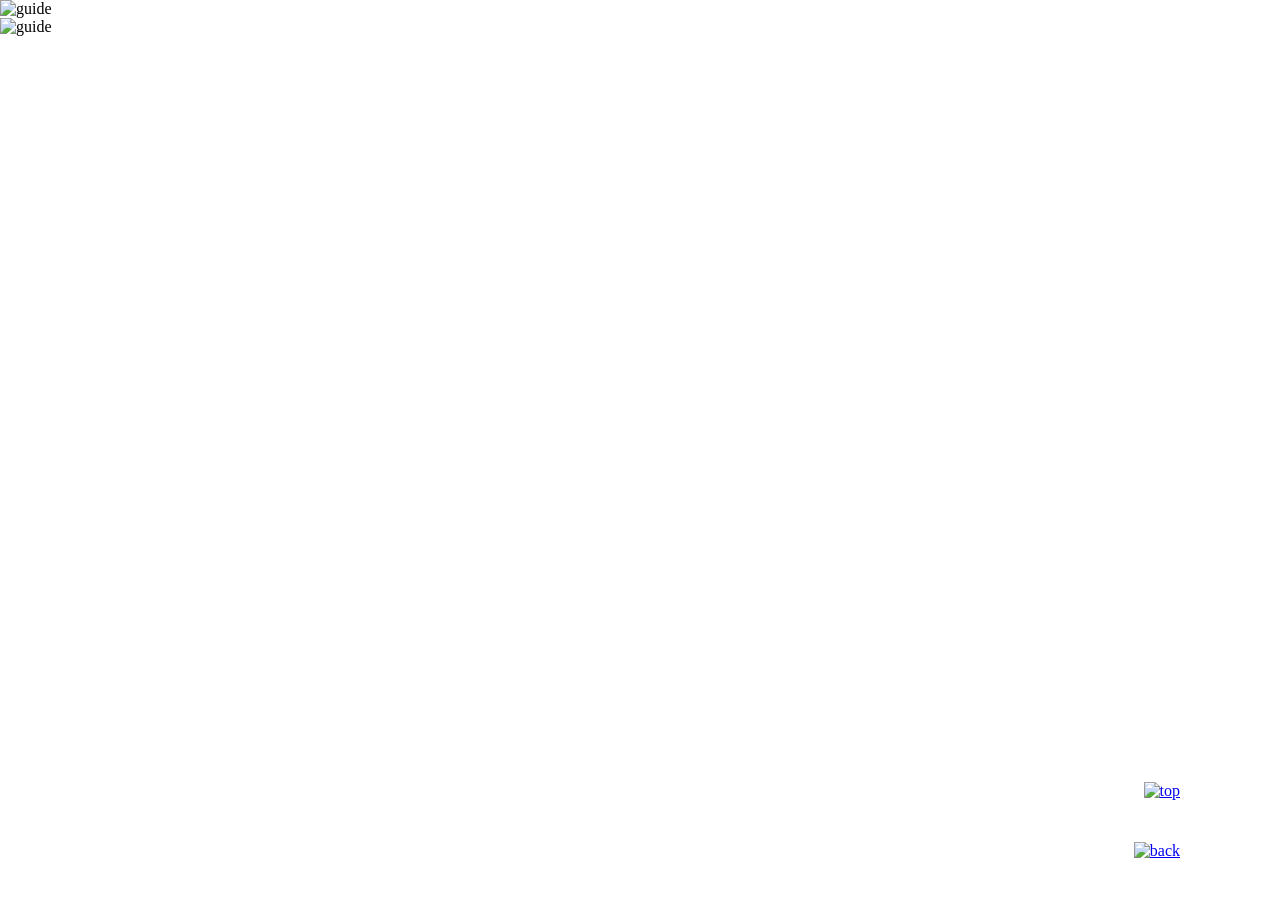
==== guide/guide.html @ bf2aef78 "Add files via upload" ====
<!doctype html>
<html lang="ko">
	<head>
		<meta charset="utf-8">
		<meta http-equiv="X-UA-Compatible" content="IE=edge">
		<meta name="viewport" content="width=1320px">
		<title>I-Ocean Hospital</title>
		<link href="css/style.css" rel="stylesheet" type="text/css"> 
		
	</head>
  <body>
    <div>
     <img src="images/io1.jpg" alt="guide">
     <img src="images/io2.jpg" alt="guide">
    </div>
	<div class="top fixed">
		<a href="#"><img src="images/top.png" alt="top"></a>
	</div>
	<div class="fixed2">
		<a href="../index.html#projects" onclick="window.close()"><img src="images/back.png" alt="back"></a>
	</div>	
	<script type="text/javascript" src="http://ajax.googleapis.com/ajax/libs/jquery/1.4.3/jquery.min.js"></script>
	<script src="js/jquery-1.12.3.js"></script>
	<script src="js/sub_script.js"></script>
  </body>
</html>
---- guide/css/style.css ----
@charset "utf-8";

* {
  margin: 0;
  padding: 0;
}

div img {
  margin: 0 auto;
  display: block;
  width: 100%;
}

.fixed {
  position: fixed;
  right: 100px;
  bottom: 100px;
}

.fixed:hover {
  opacity: 0.8;
}

.fixed2 {
  position: fixed;
  right: 100px;
  bottom: 40px;
}

.fixed2:hover {
  opacity: 0.8;
}
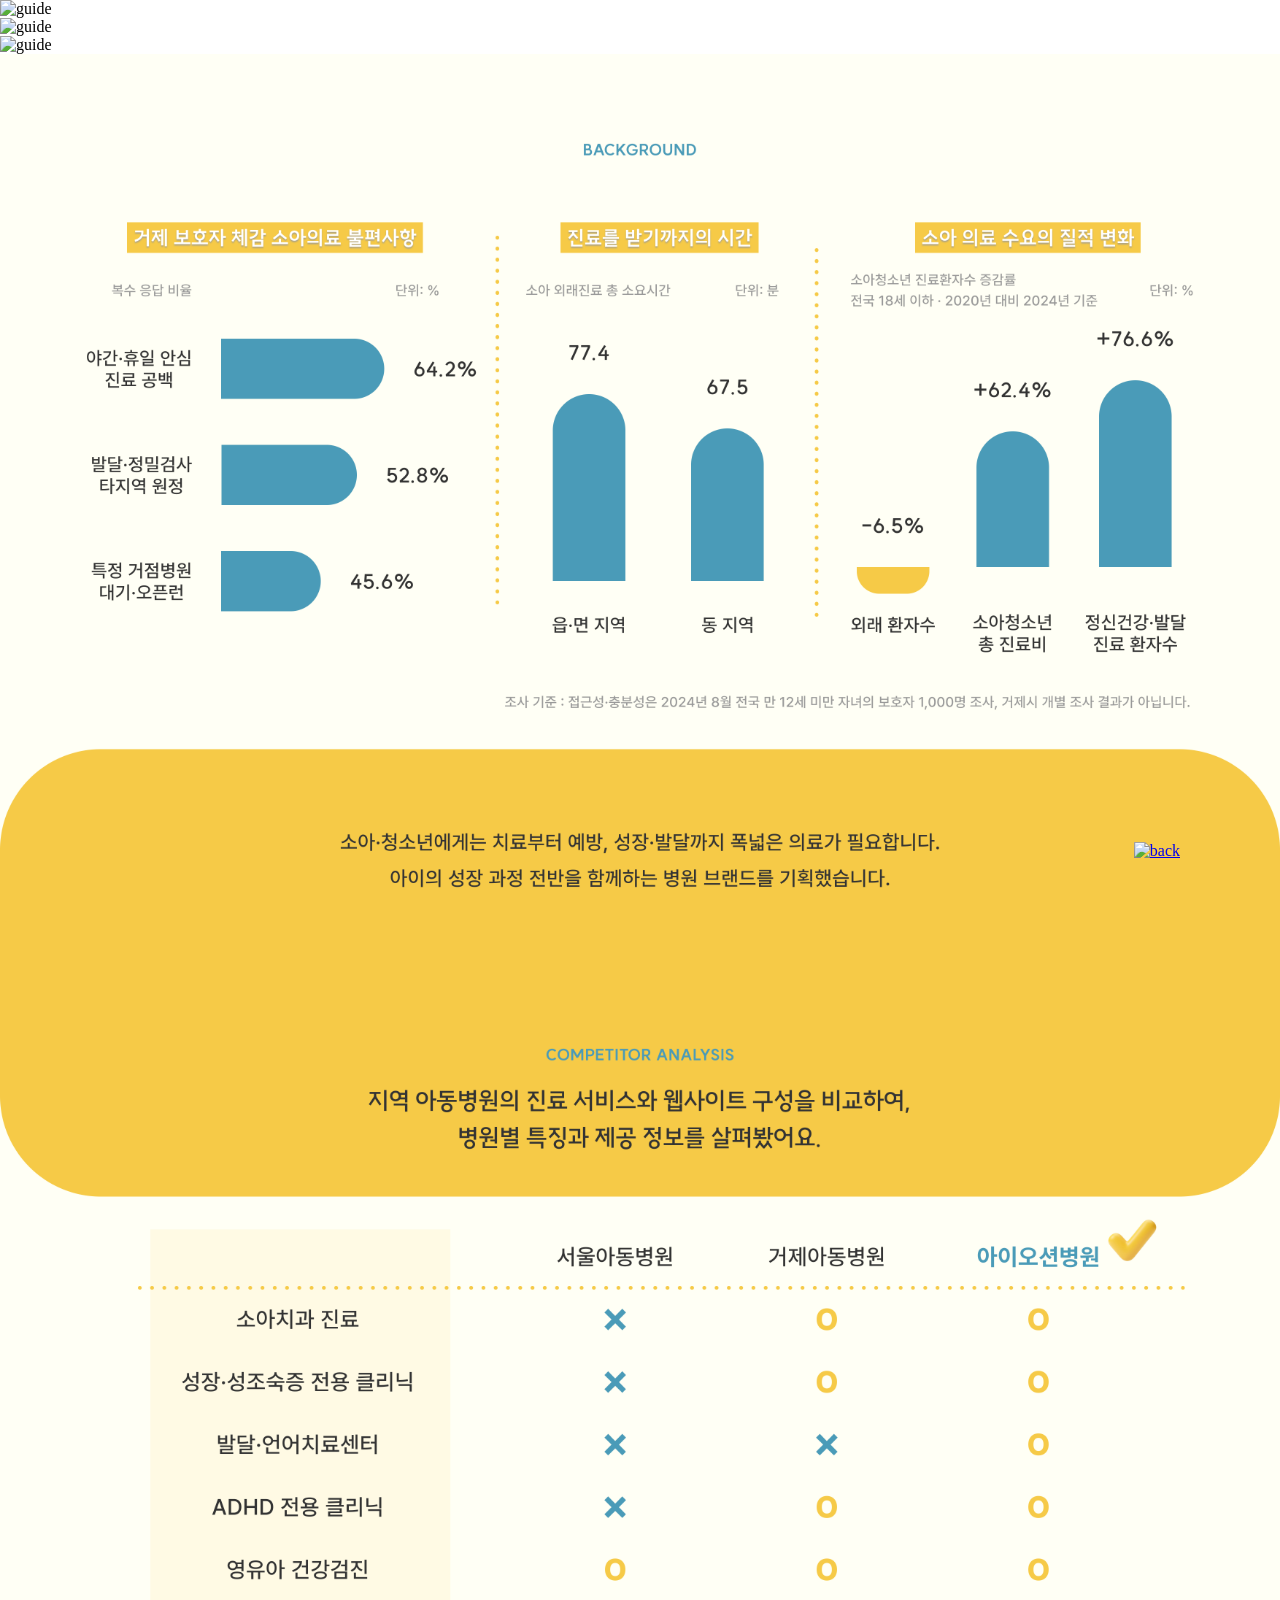
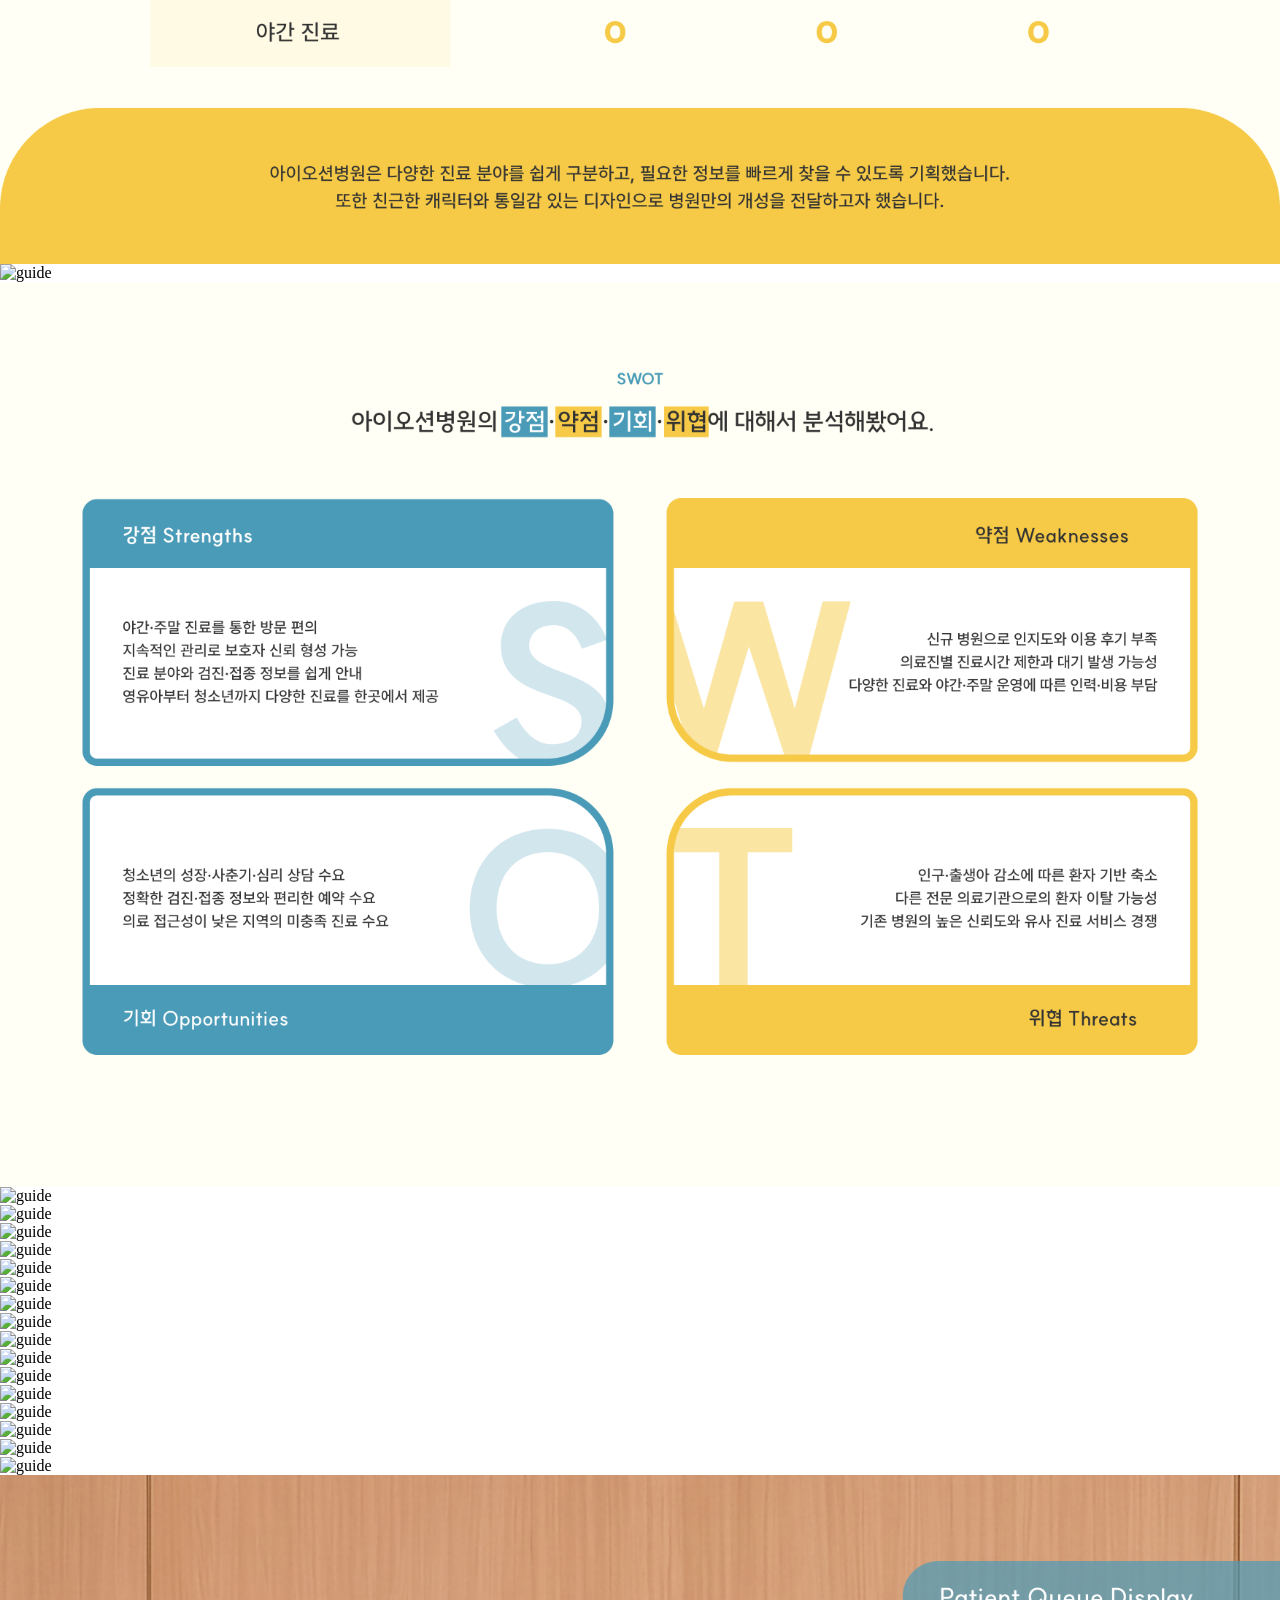
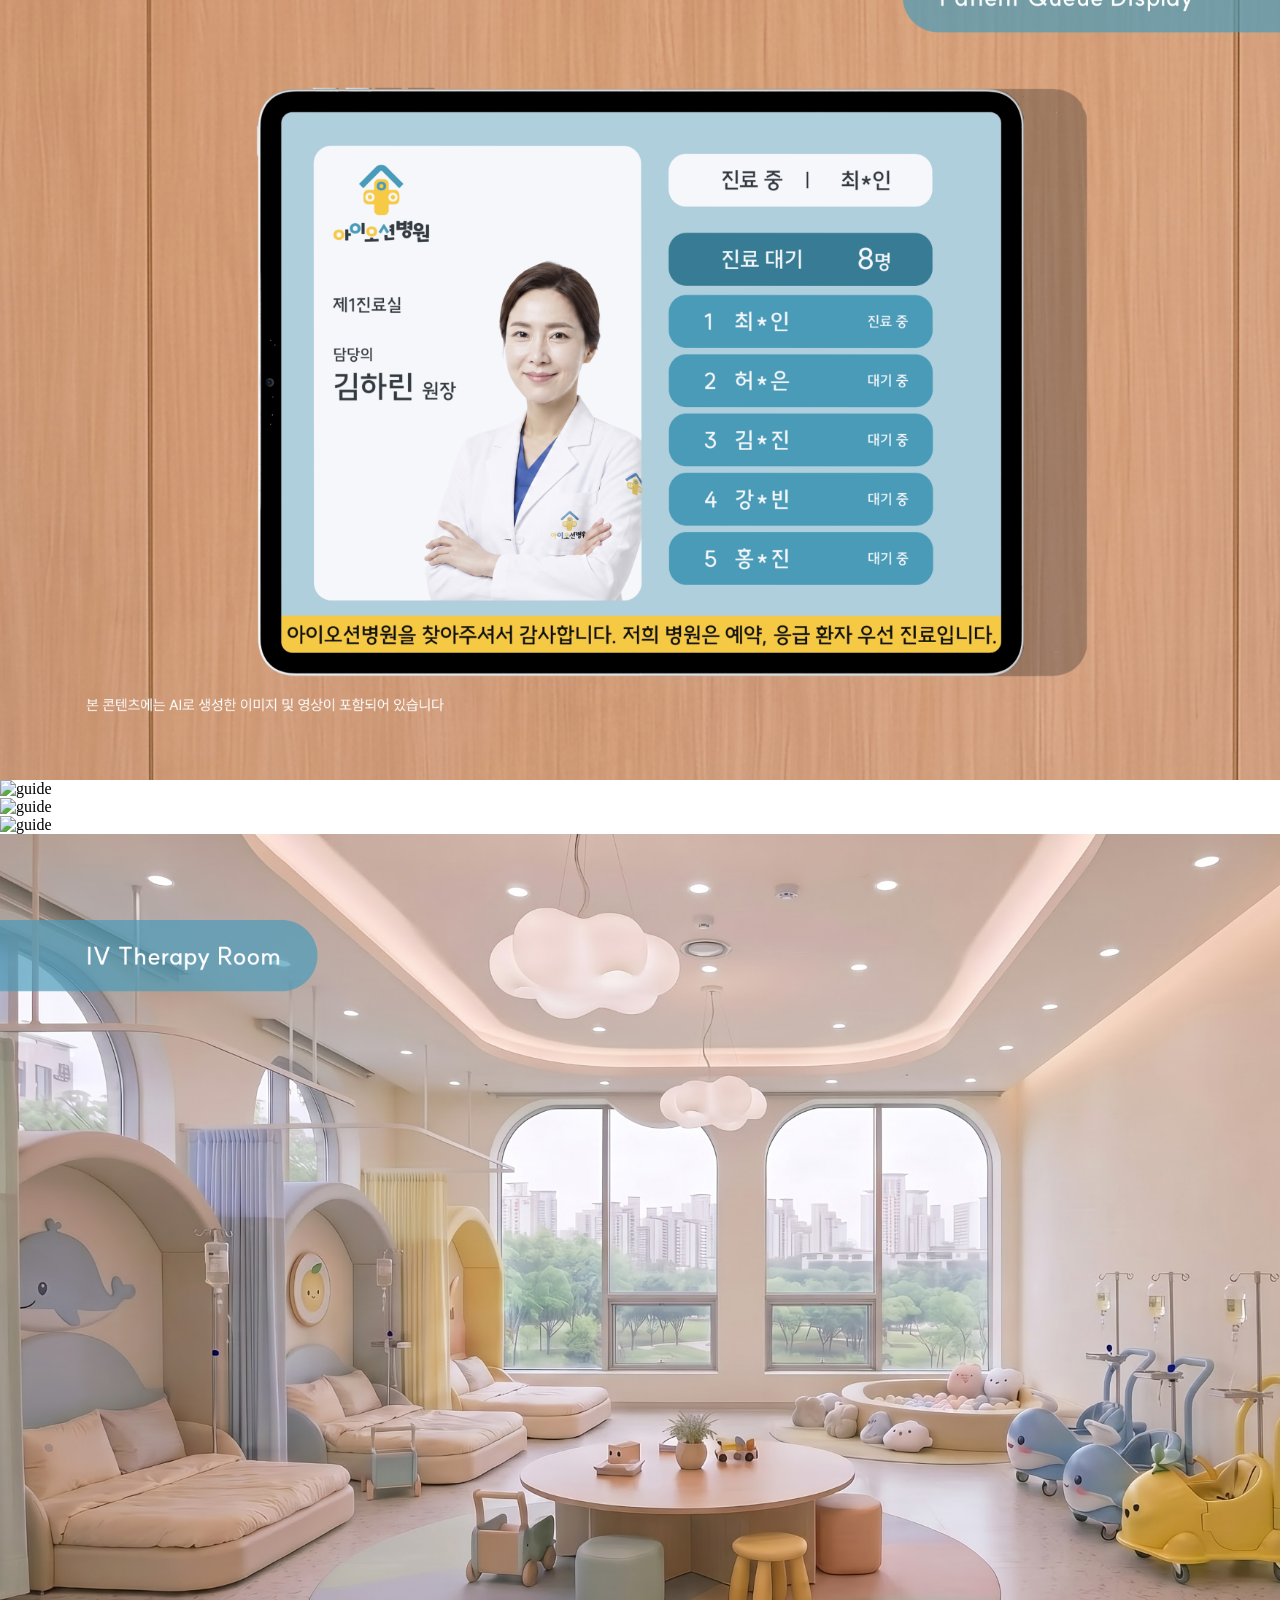
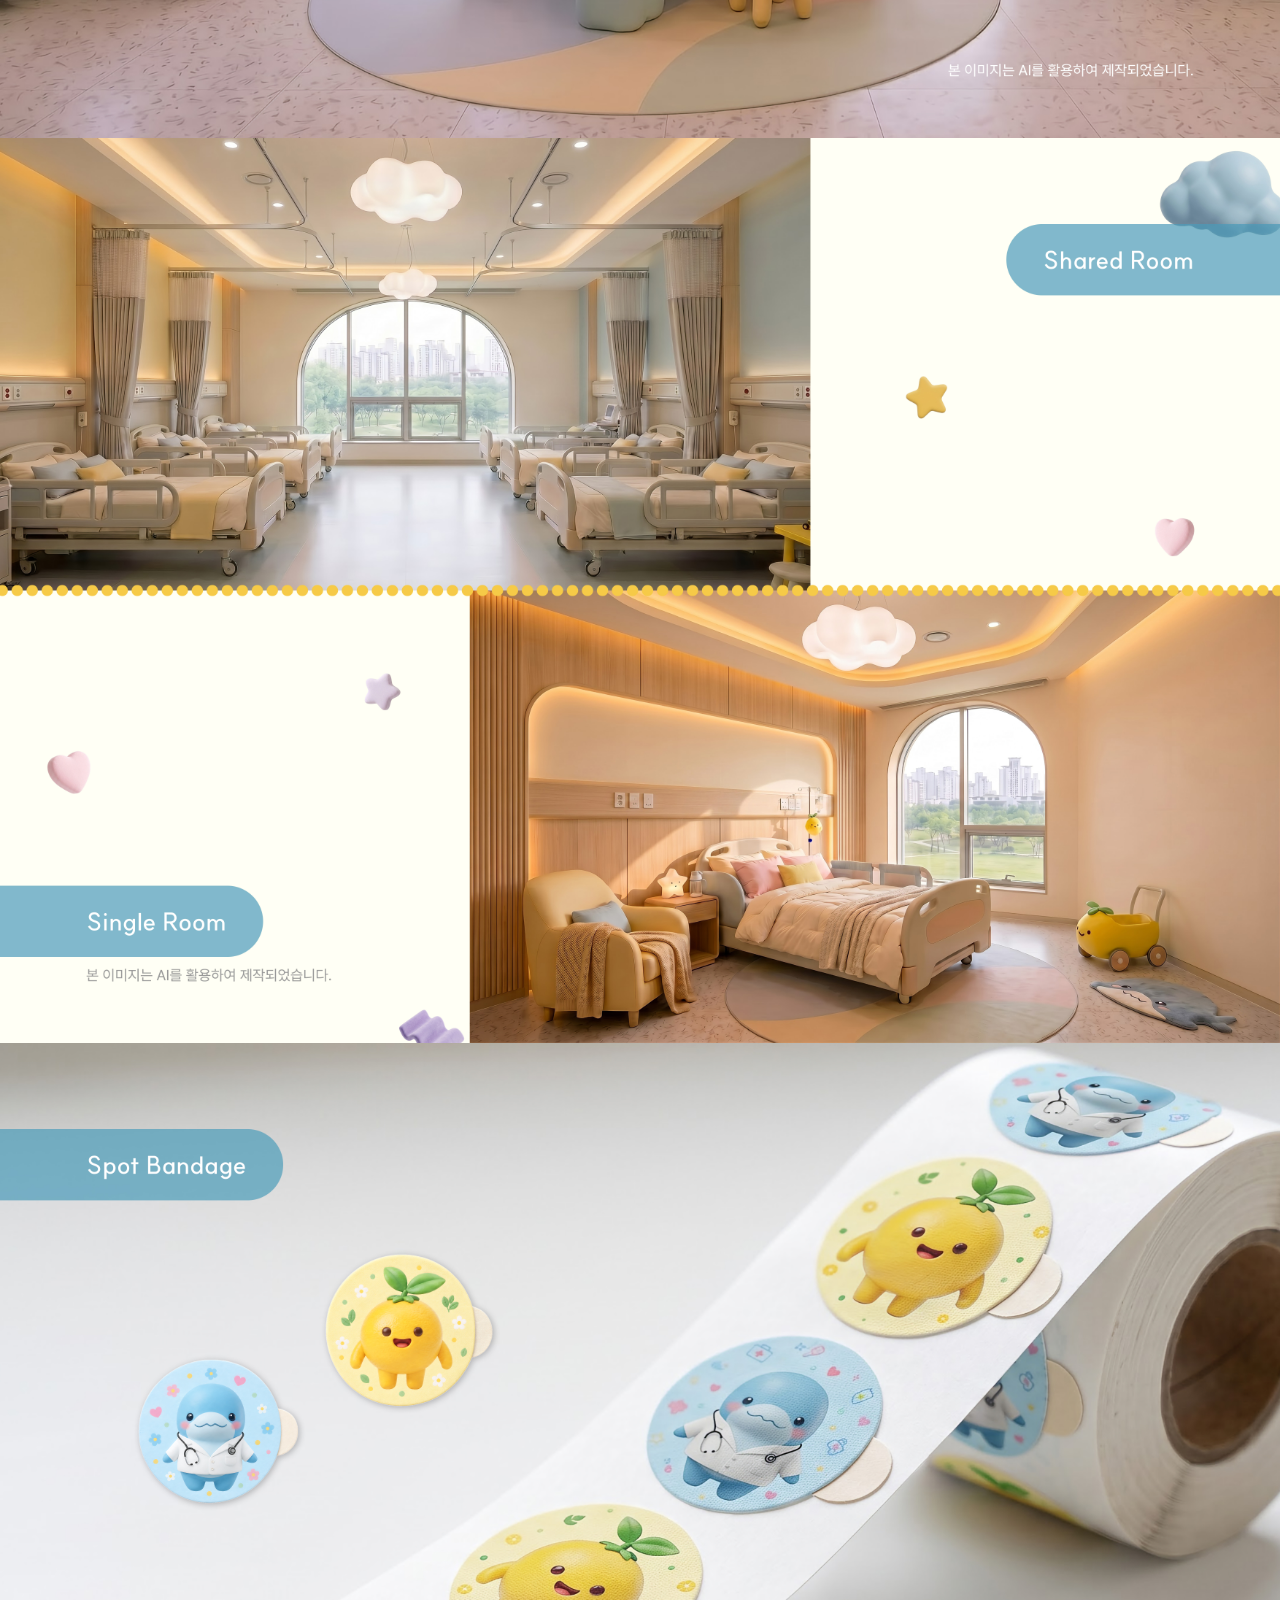
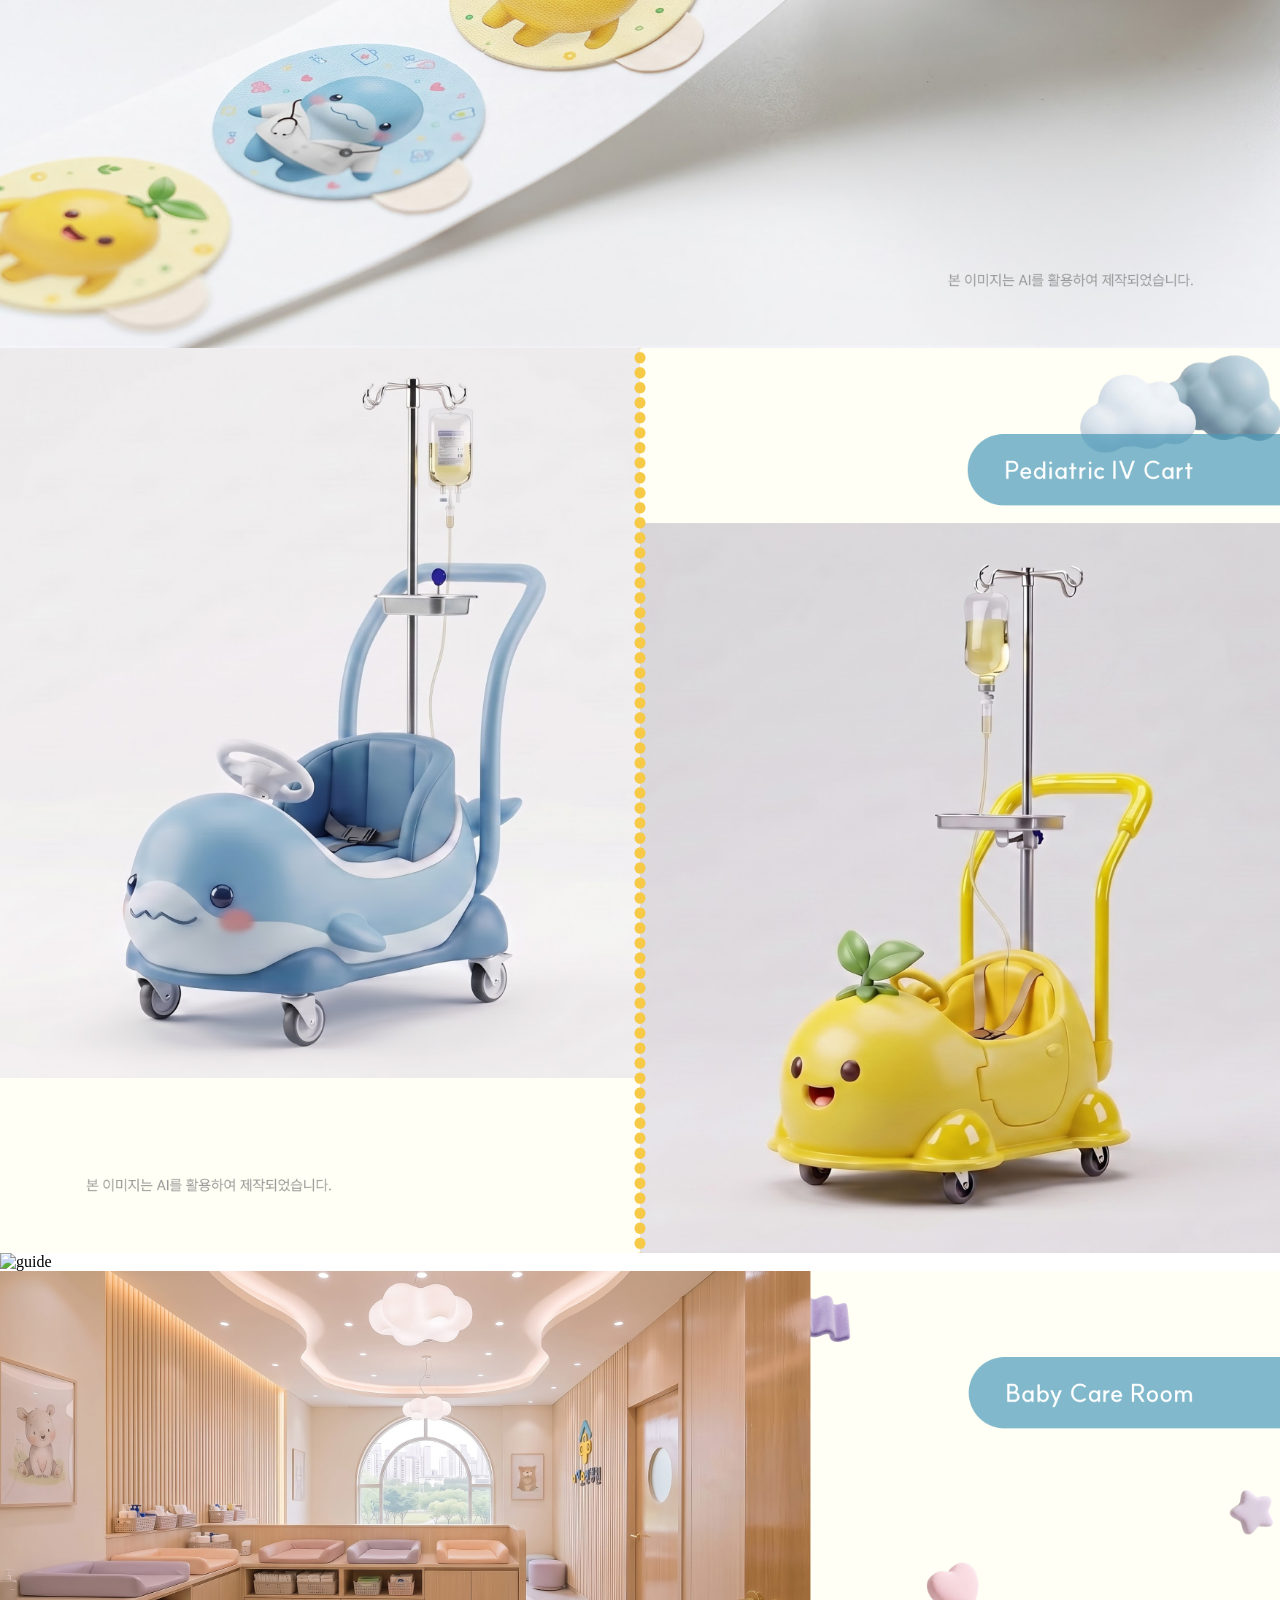
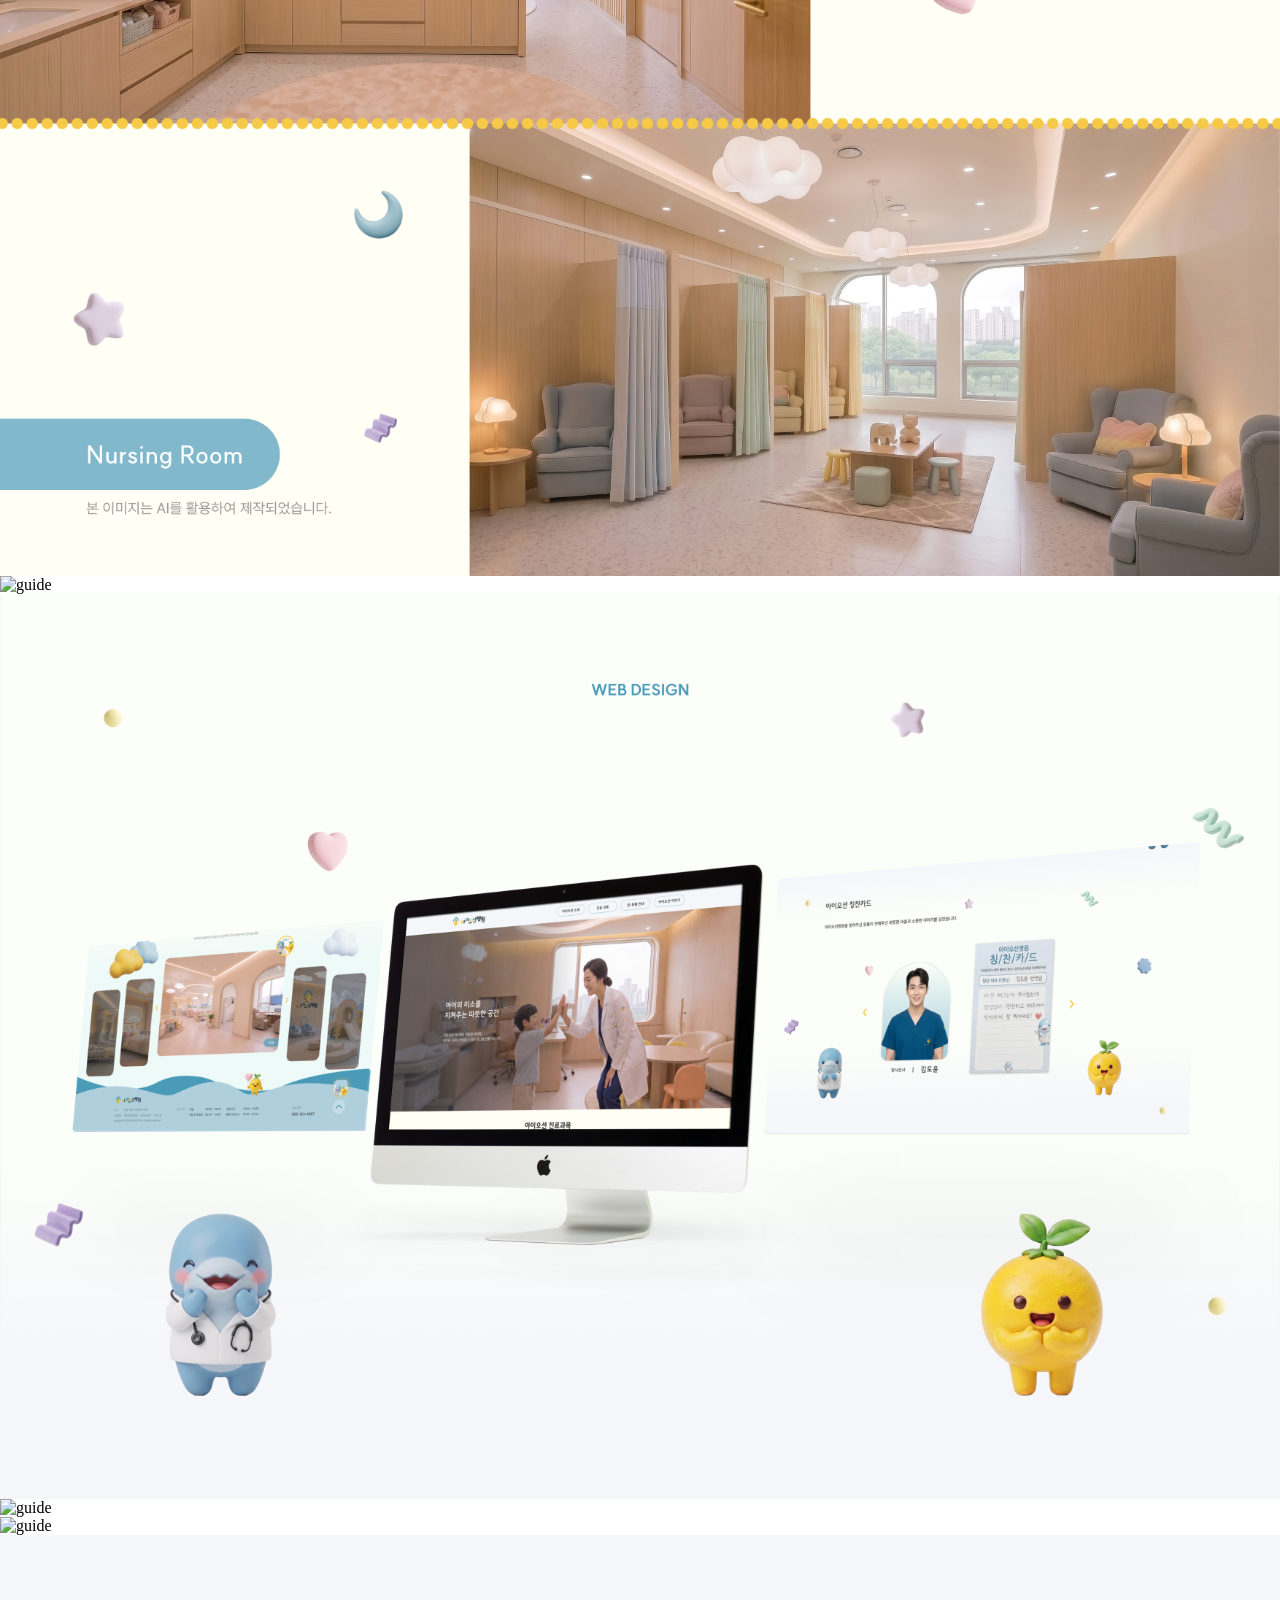
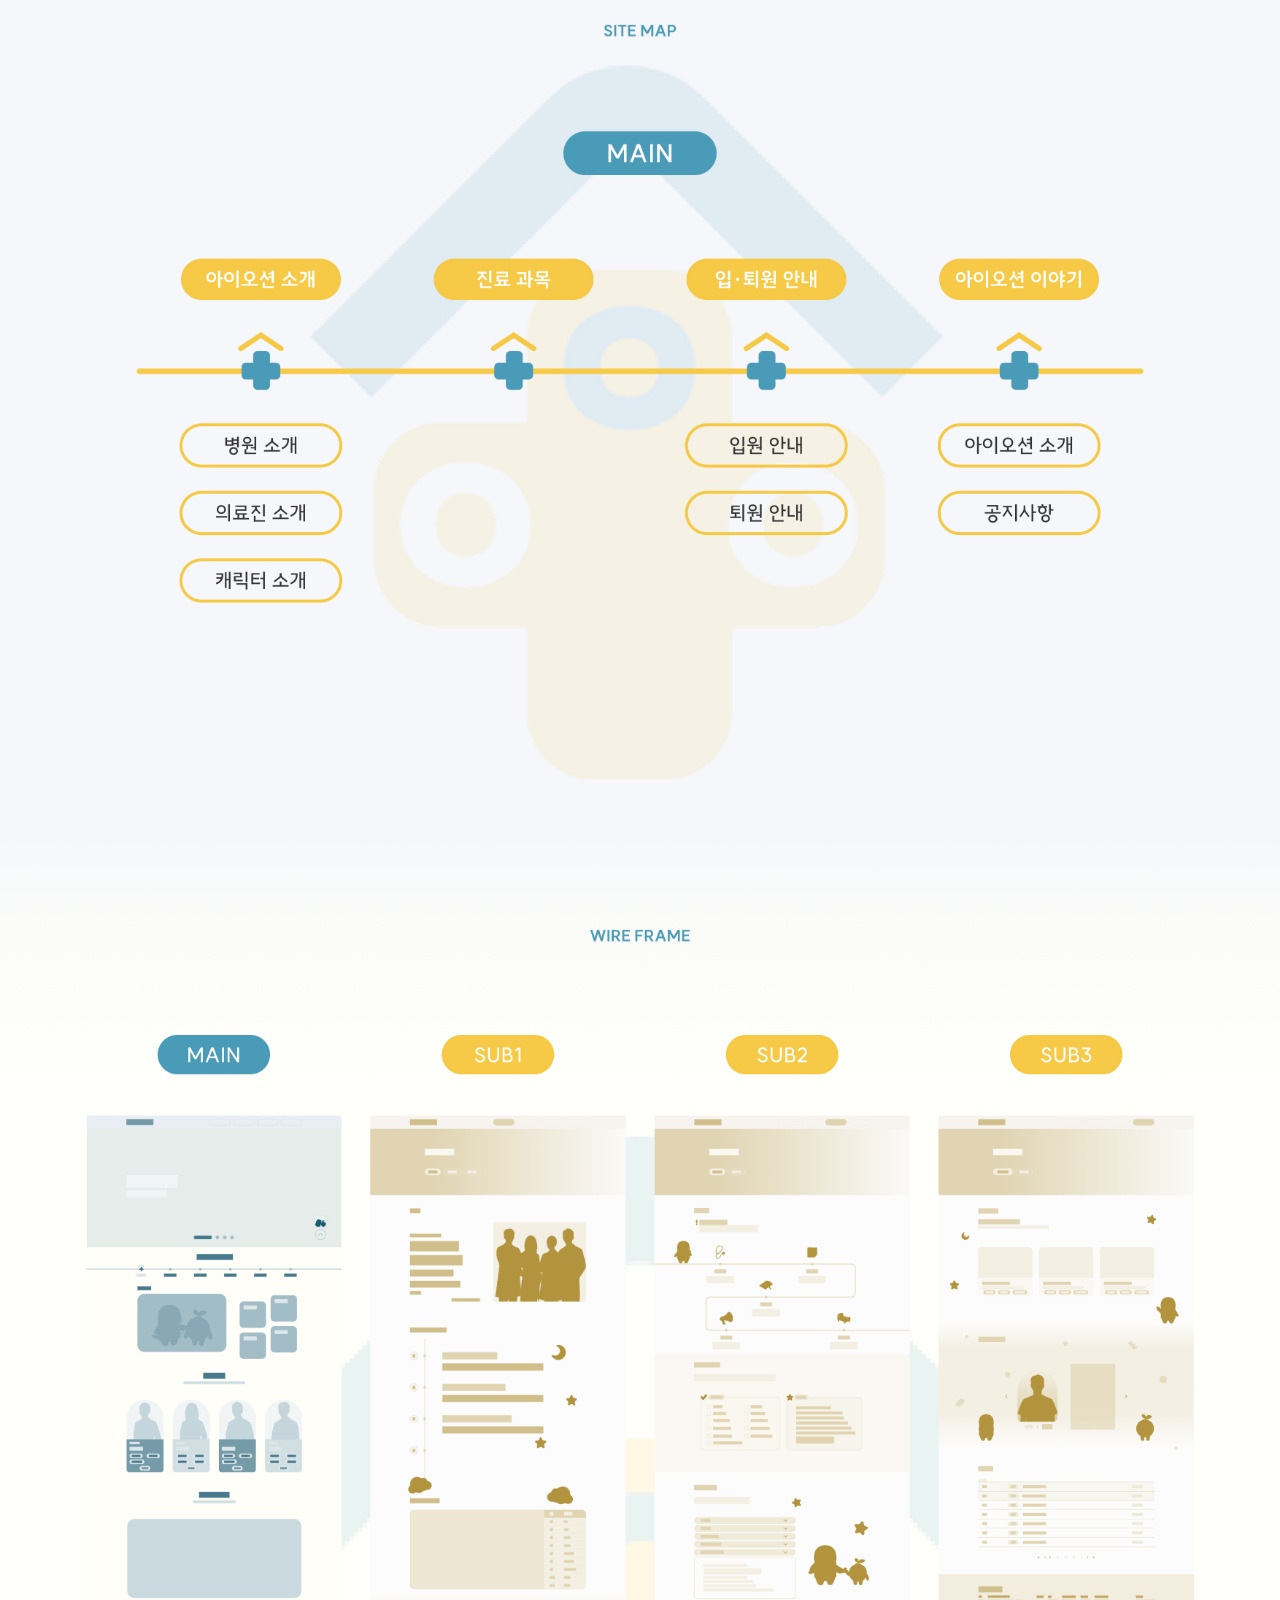
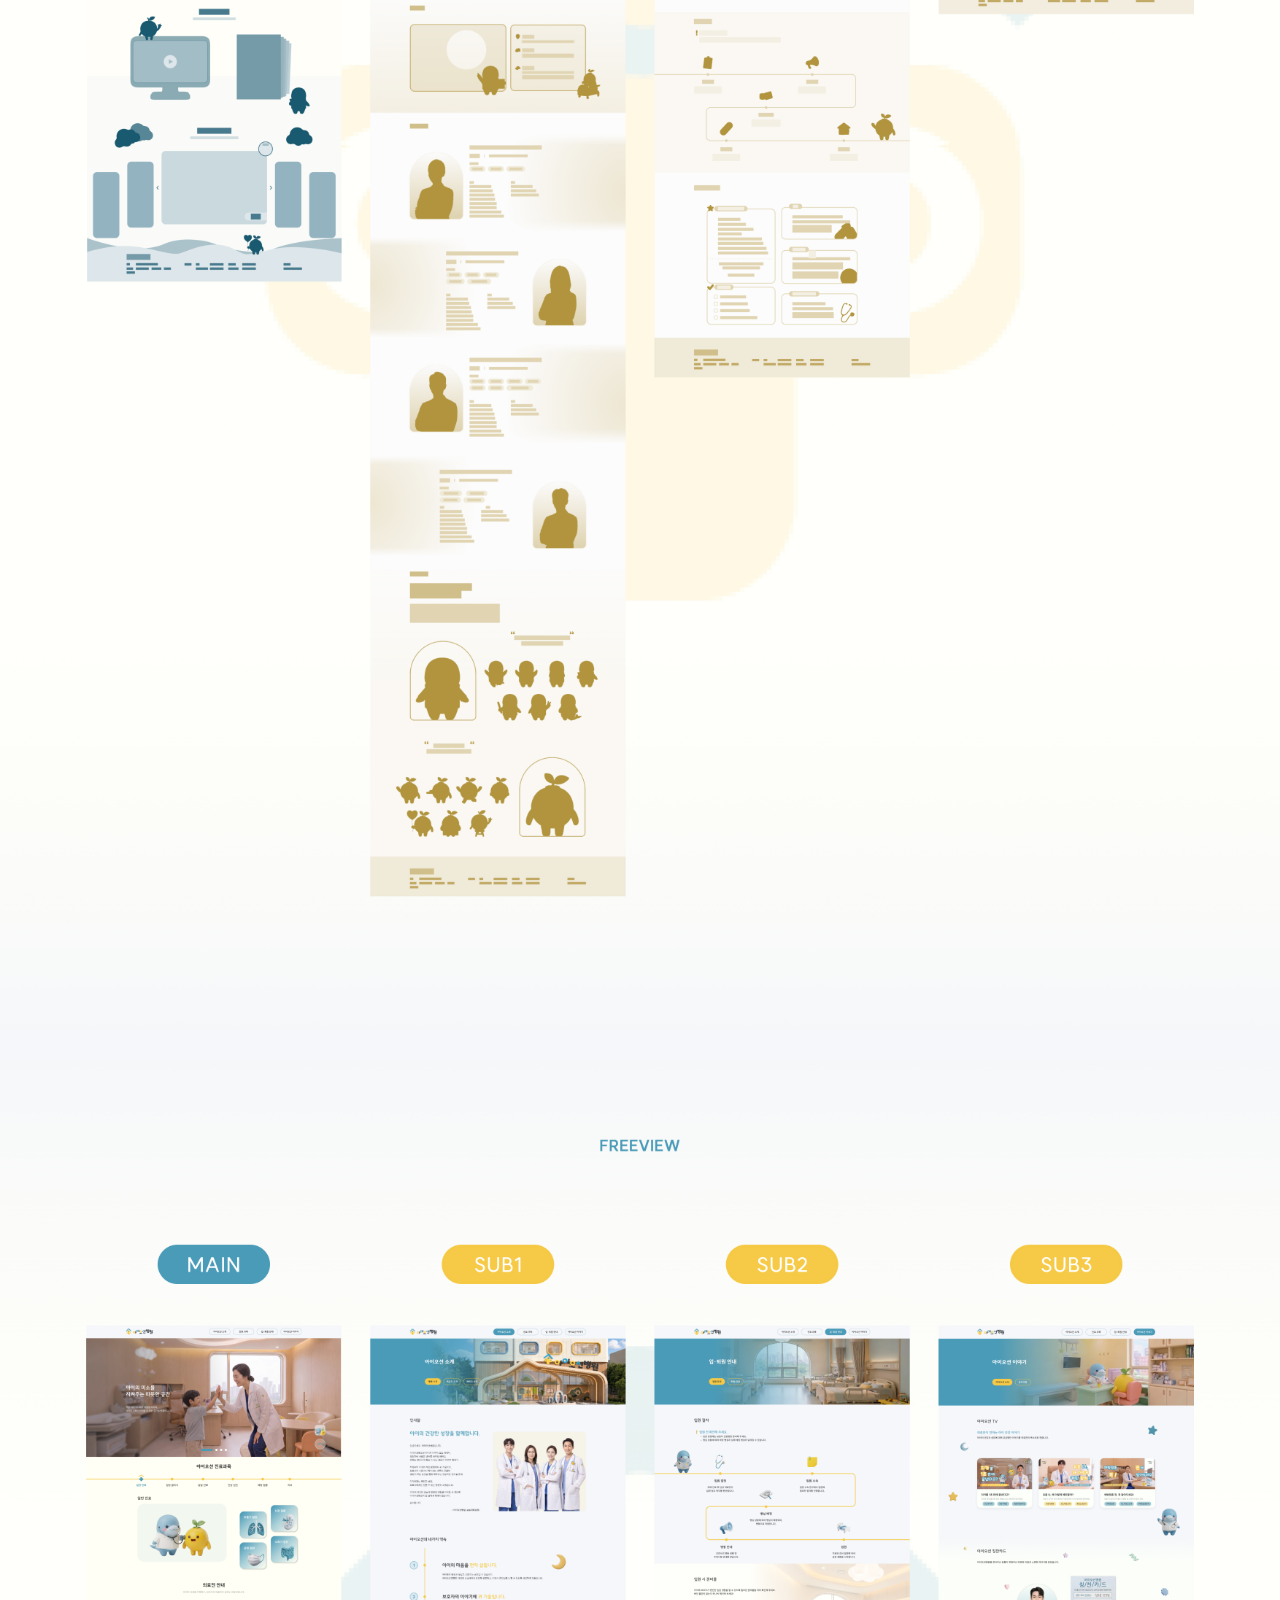
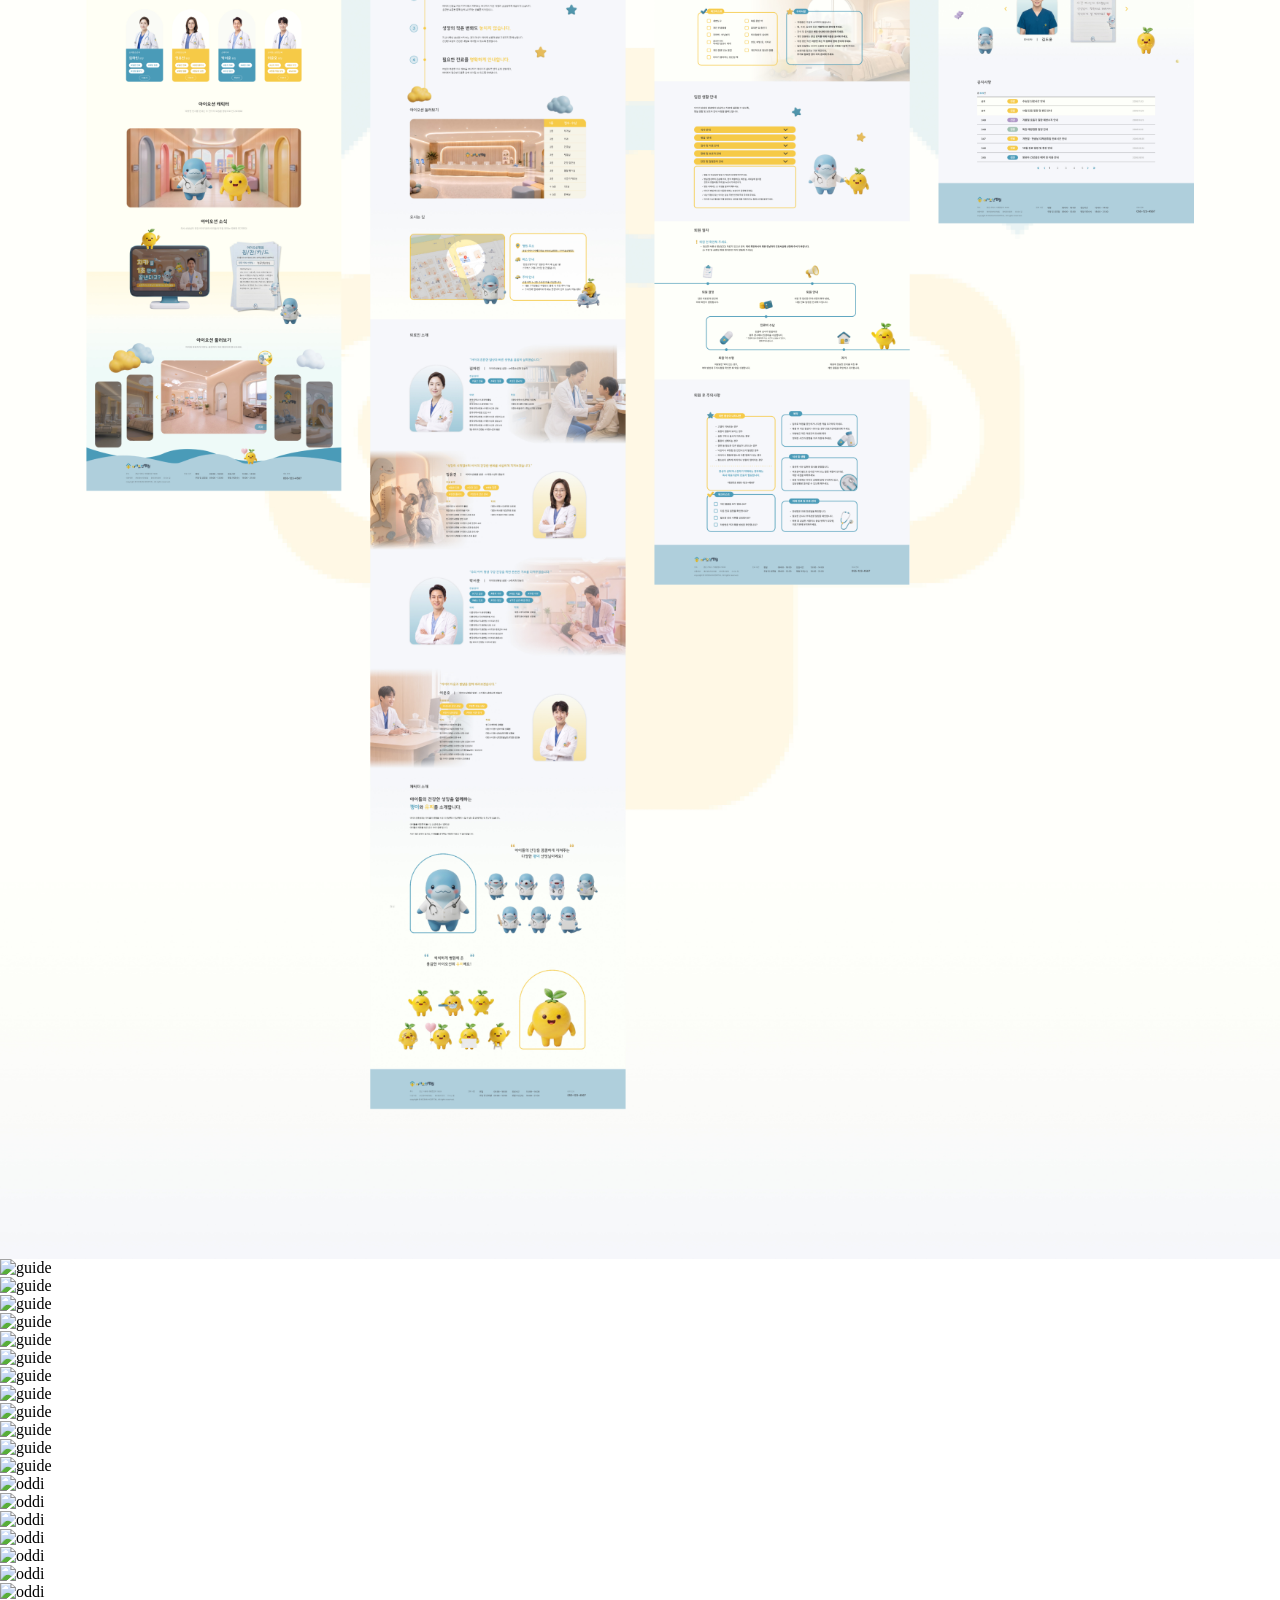
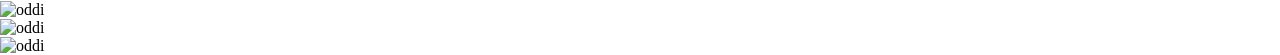
==== commit c4da4655: "Add files via upload" ====
--- a/guide/guide.html
+++ b/guide/guide.html
@@ -9,10 +9,86 @@
 		
 	</head>
   <body>
-    <div>
+    <div id="brand_planning">
      <img src="images/io1.jpg" alt="guide">
      <img src="images/io2.jpg" alt="guide">
+     <img src="images/io3.jpg" alt="guide">
+     <img src="images/io4.jpg" alt="guide">
+     <img src="images/io5.jpg" alt="guide">
+     <img src="images/io6.jpg" alt="guide">
+     <img src="images/io7.jpg" alt="guide">
+     <img src="images/io8.jpg" alt="guide">
+     <img src="images/io9.jpg" alt="guide">
+     <img src="images/io10.jpg" alt="guide">
+     <img src="images/io11.jpg" alt="guide">
+     <img src="images/io12.jpg" alt="guide">
+     <img src="images/io13.jpg" alt="guide">
+     <img src="images/io14.jpg" alt="guide">
+     <img src="images/io15.jpg" alt="guide">
+     <img src="images/io16.jpg" alt="guide">
+     <img src="images/io17.jpg" alt="guide">
+     <img src="images/io18.jpg" alt="guide">
     </div>
+
+	<div id="mockup">
+		<img src="images/io19.jpg" alt="guide">
+		<img src="images/io20.jpg" alt="guide">
+		<img src="images/io21.jpg" alt="guide">
+		<img src="images/io22.jpg" alt="guide">
+		<img src="images/io23.jpg" alt="guide">
+		<img src="images/io24.jpg" alt="guide">
+		<img src="images/io25.jpg" alt="guide">
+		<img src="images/io26.jpg" alt="guide">
+		<img src="images/io27.jpg" alt="guide">
+		<img src="images/io28.jpg" alt="guide">
+		<img src="images/io29.jpg" alt="guide">
+		<img src="images/io30.jpg" alt="guide">
+		<img src="images/io31.jpg" alt="guide">
+		<img src="images/io32.jpg" alt="guide">
+		<img src="images/io33.jpg" alt="guide">
+		<img src="images/io34.jpg" alt="guide">
+		<img src="images/io35.jpg" alt="guide">
+	</div>
+
+	<div id="webguide">
+		<img src="images/io36.jpg" alt="guide">
+		<img src="images/io37.jpg" alt="guide">
+		<img src="images/io38.jpg" alt="guide">
+		<img src="images/io39.jpg" alt="guide">
+		<img src="images/io40.jpg" alt="guide">
+		<img src="images/io41.jpg" alt="guide">
+		<img src="images/io42.jpg" alt="guide">
+		<img src="images/io43.jpg" alt="guide">
+		<img src="images/io44.jpg" alt="guide">
+		<img src="images/io46.jpg" alt="guide">
+		<img src="images/io47.jpg" alt="guide">
+		<img src="images/io48.jpg" alt="guide">
+		<img src="images/io49.jpg" alt="guide">
+		<img src="images/io50.jpg" alt="guide">
+		<img src="images/io51.jpg" alt="guide">
+		<img src="images/io52.jpg" alt="guide">
+		<img src="images/io53.jpg" alt="guide">
+		<img src="images/io54.jpg" alt="guide">
+		<img src="images/io55.jpg" alt="guide">
+	</div>
+
+<div id="od_bp">
+	<img src="./images/od1.jpg" alt="oddi">
+	<img src="./images/od2.jpg" alt="oddi">
+	<img src="./images/od3.jpg" alt="oddi">
+</div>
+
+<div id="od_wg">
+	<img src="./images/od4.jpg" alt="oddi">
+	<img src="./images/od5.jpg" alt="oddi">
+	<img src="./images/od6.jpg" alt="oddi">
+	<img src="./images/od7.jpg" alt="oddi">
+	<img src="./images/od8.jpg" alt="oddi">
+	<img src="./images/od9.jpg" alt="oddi">
+	<img src="./images/od10.jpg" alt="oddi">
+</div>
+
+
 	<div class="top fixed">
 		<a href="#"><img src="images/top.png" alt="top"></a>
 	</div>
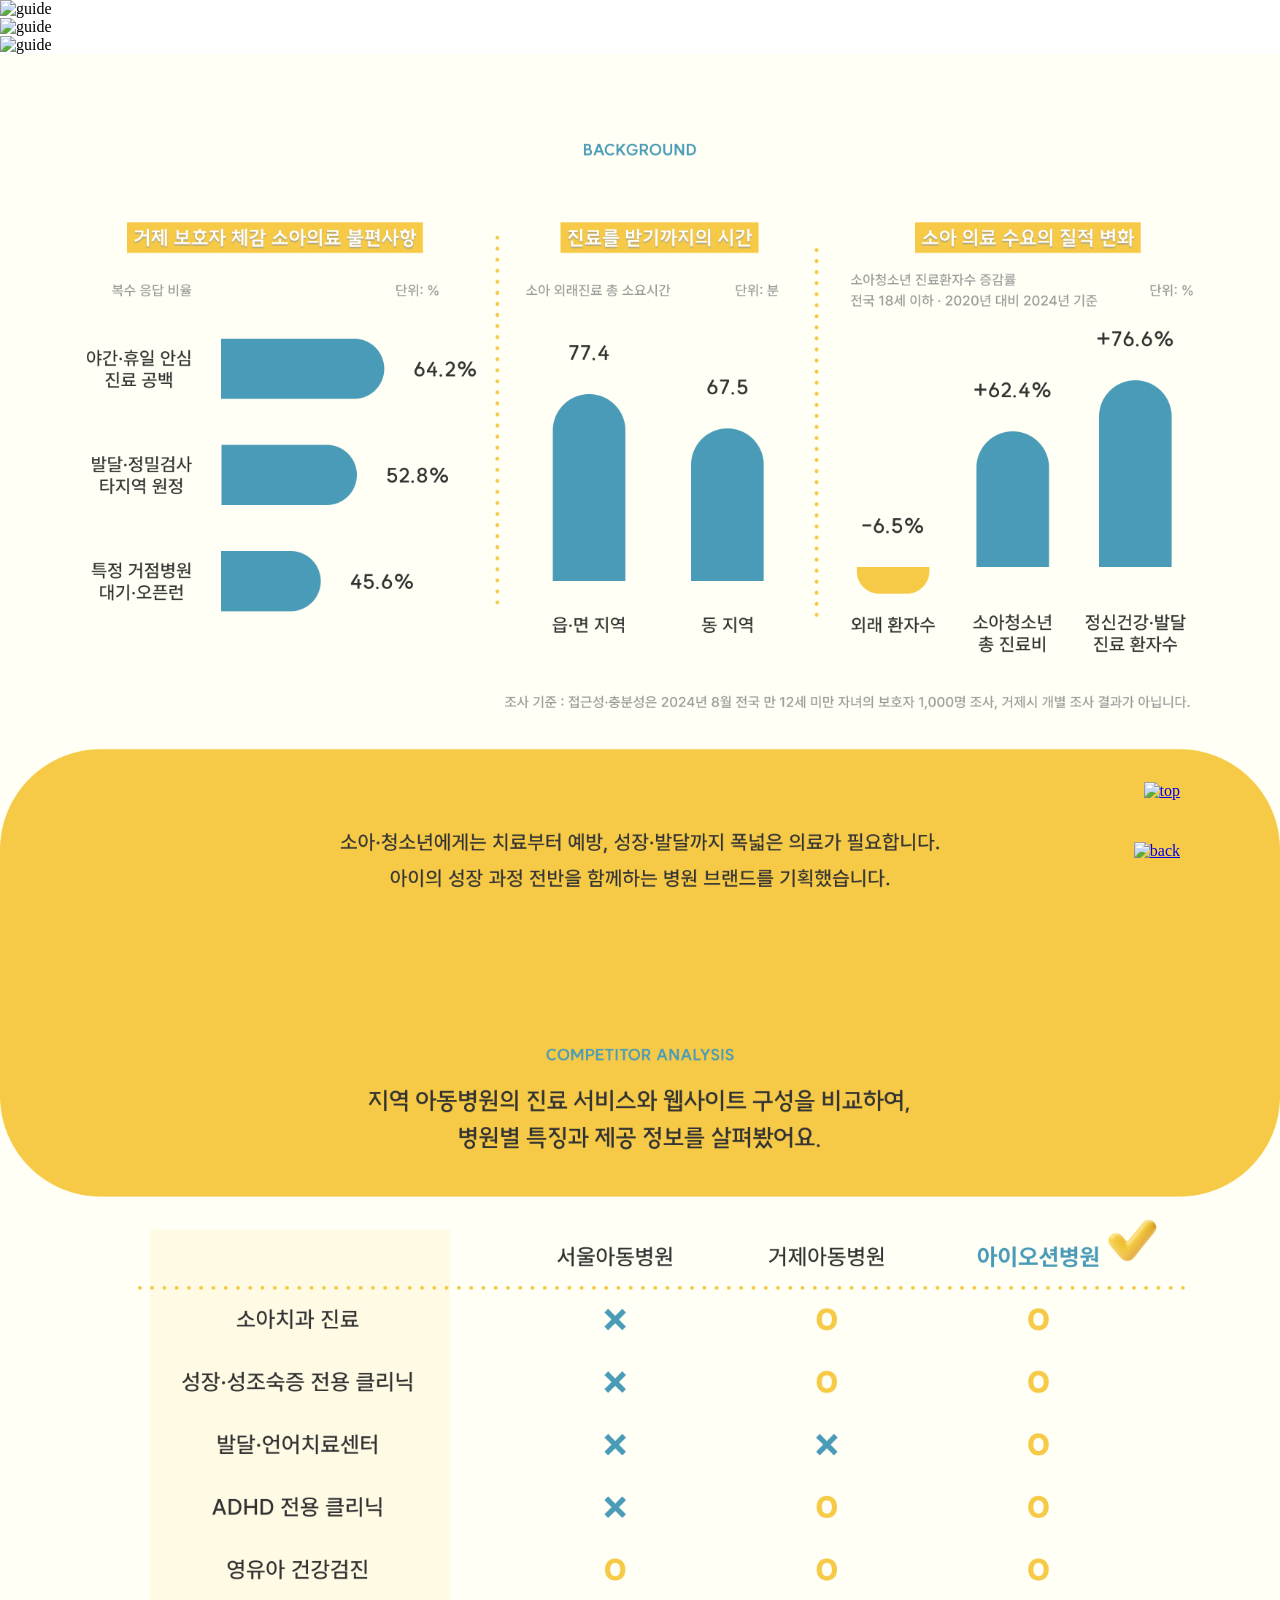
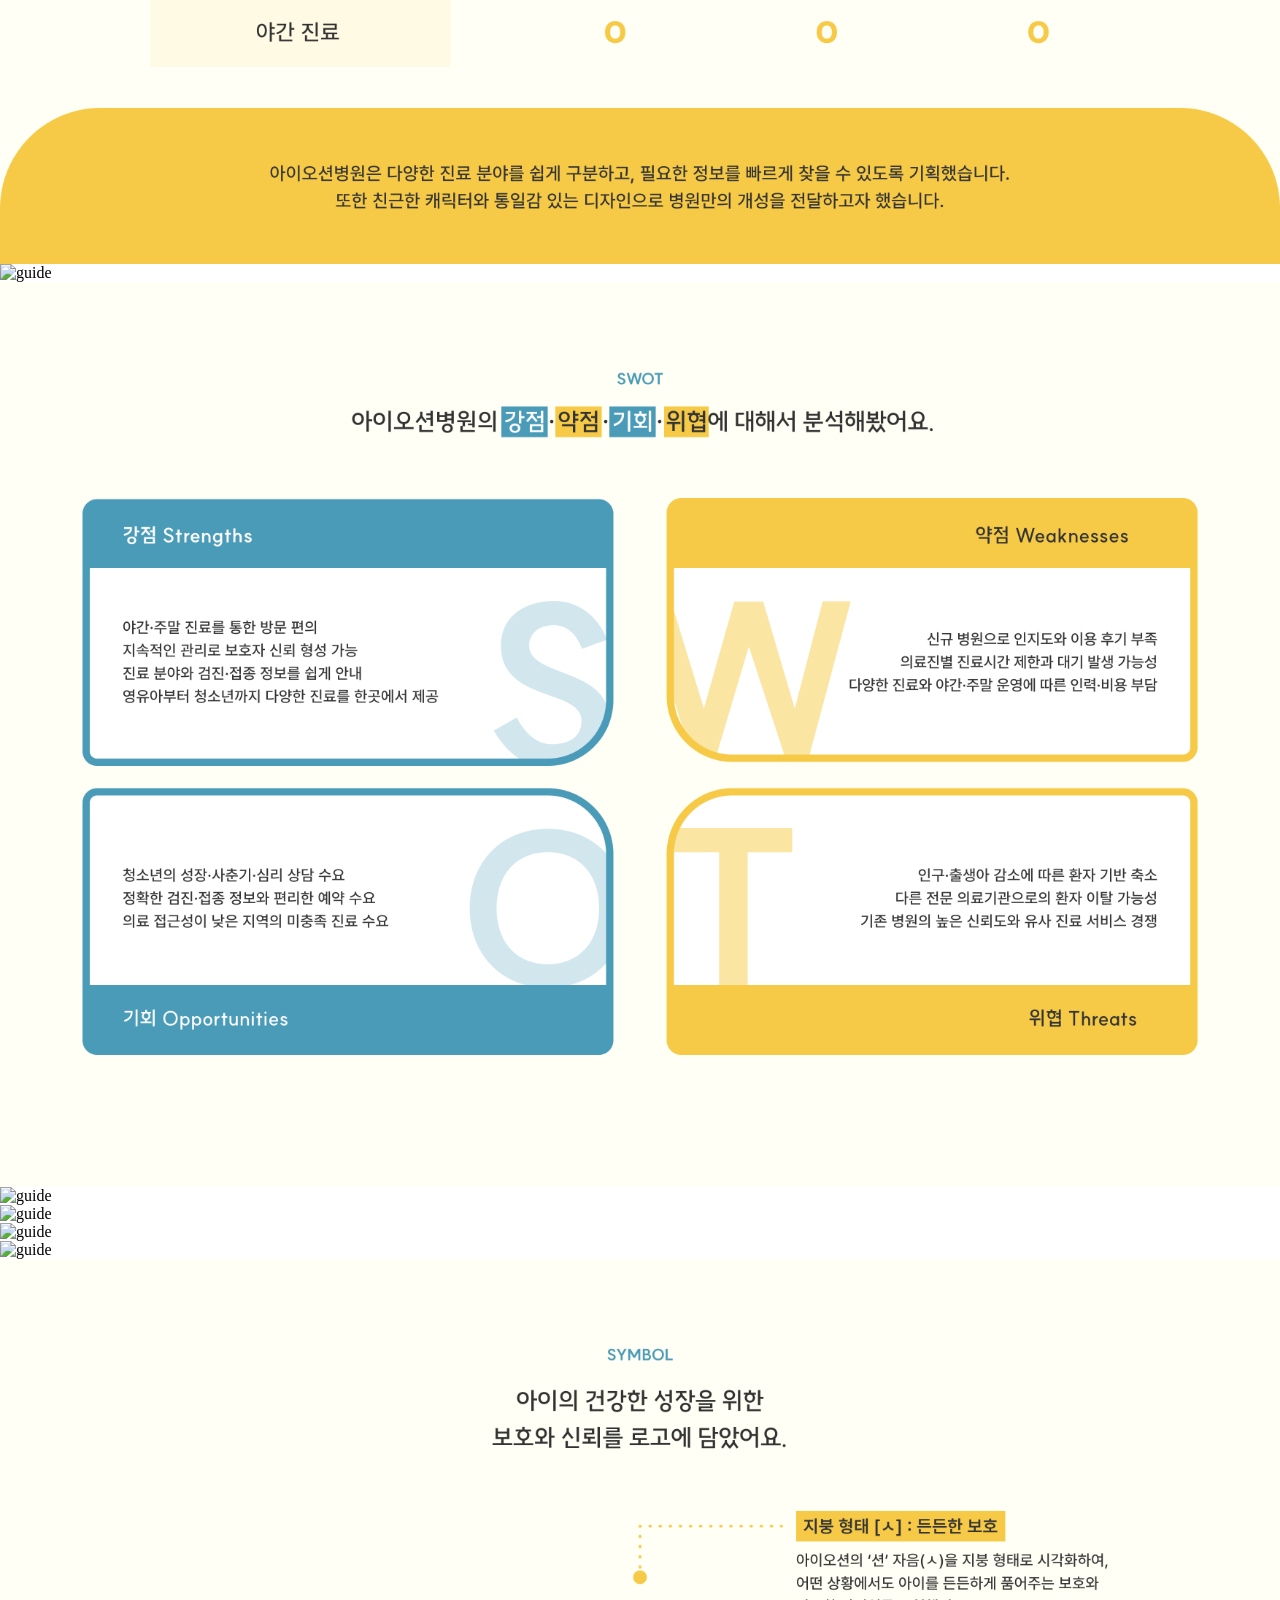
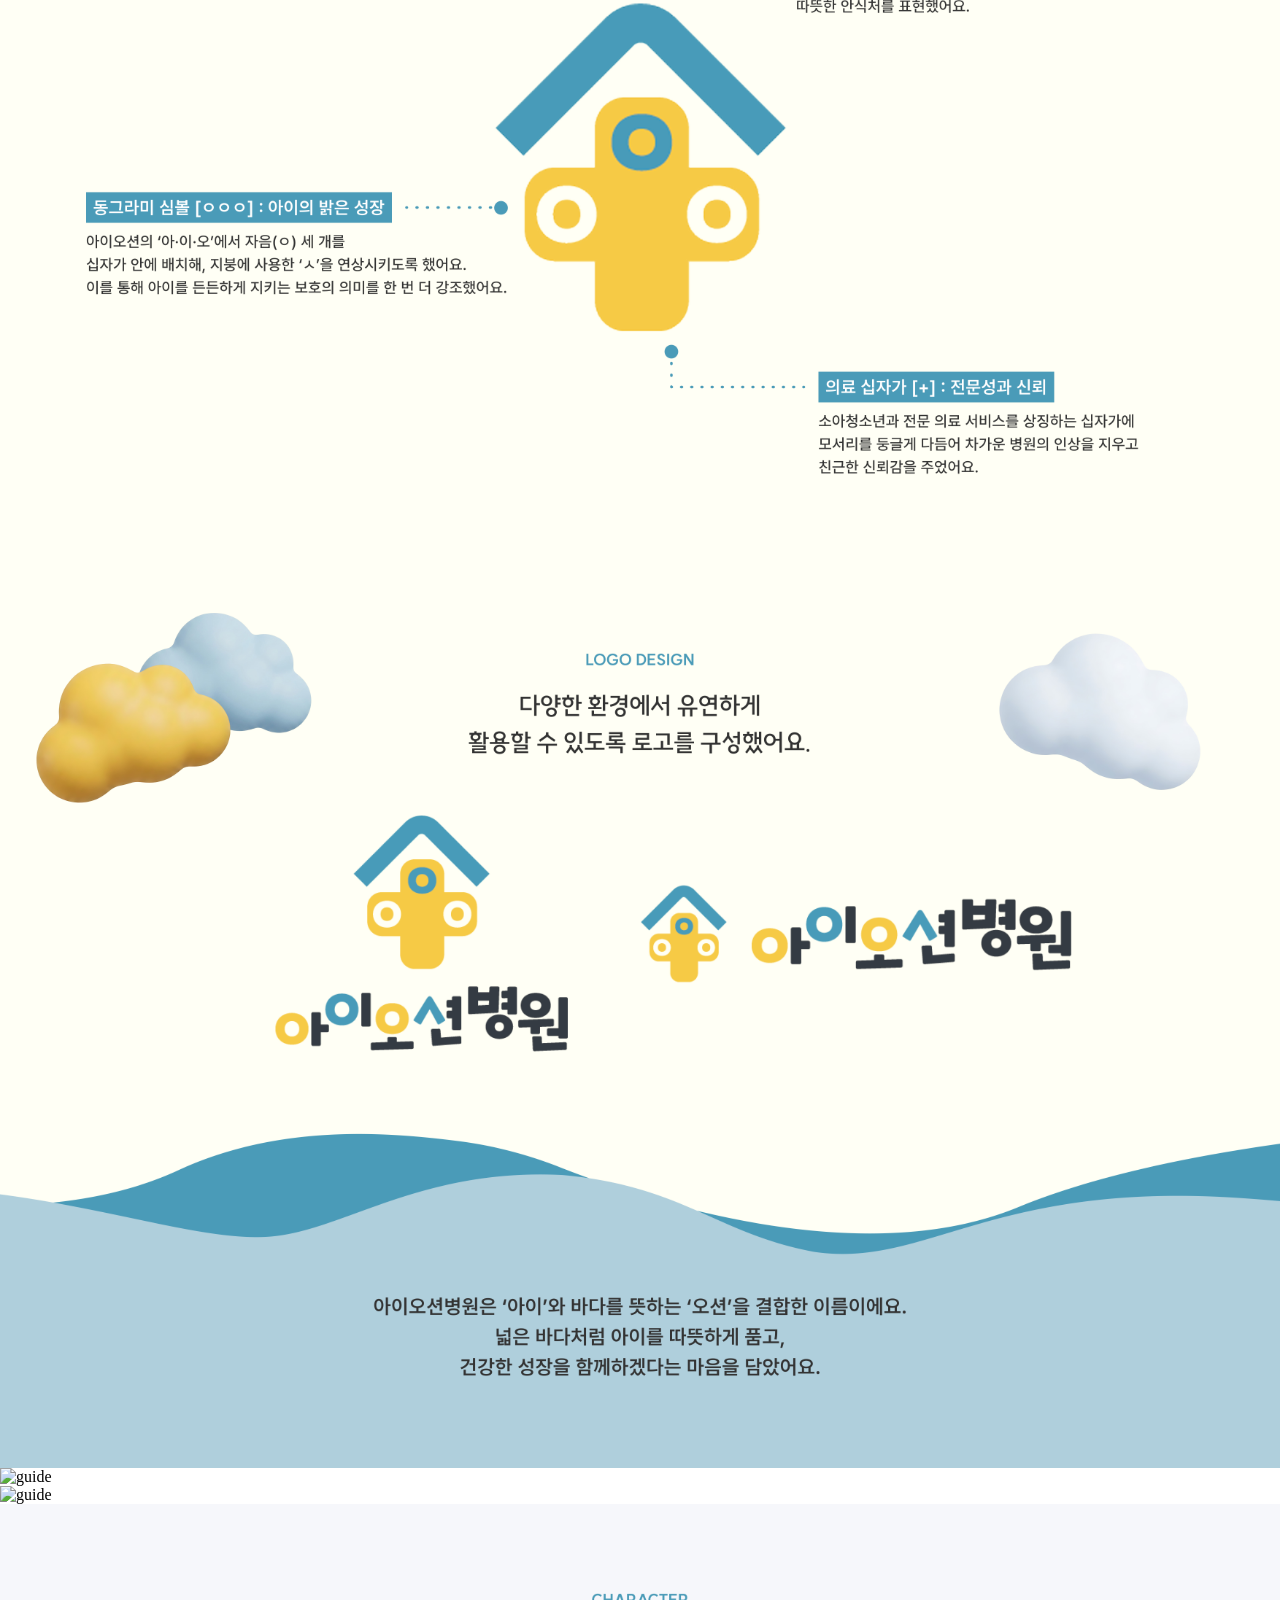
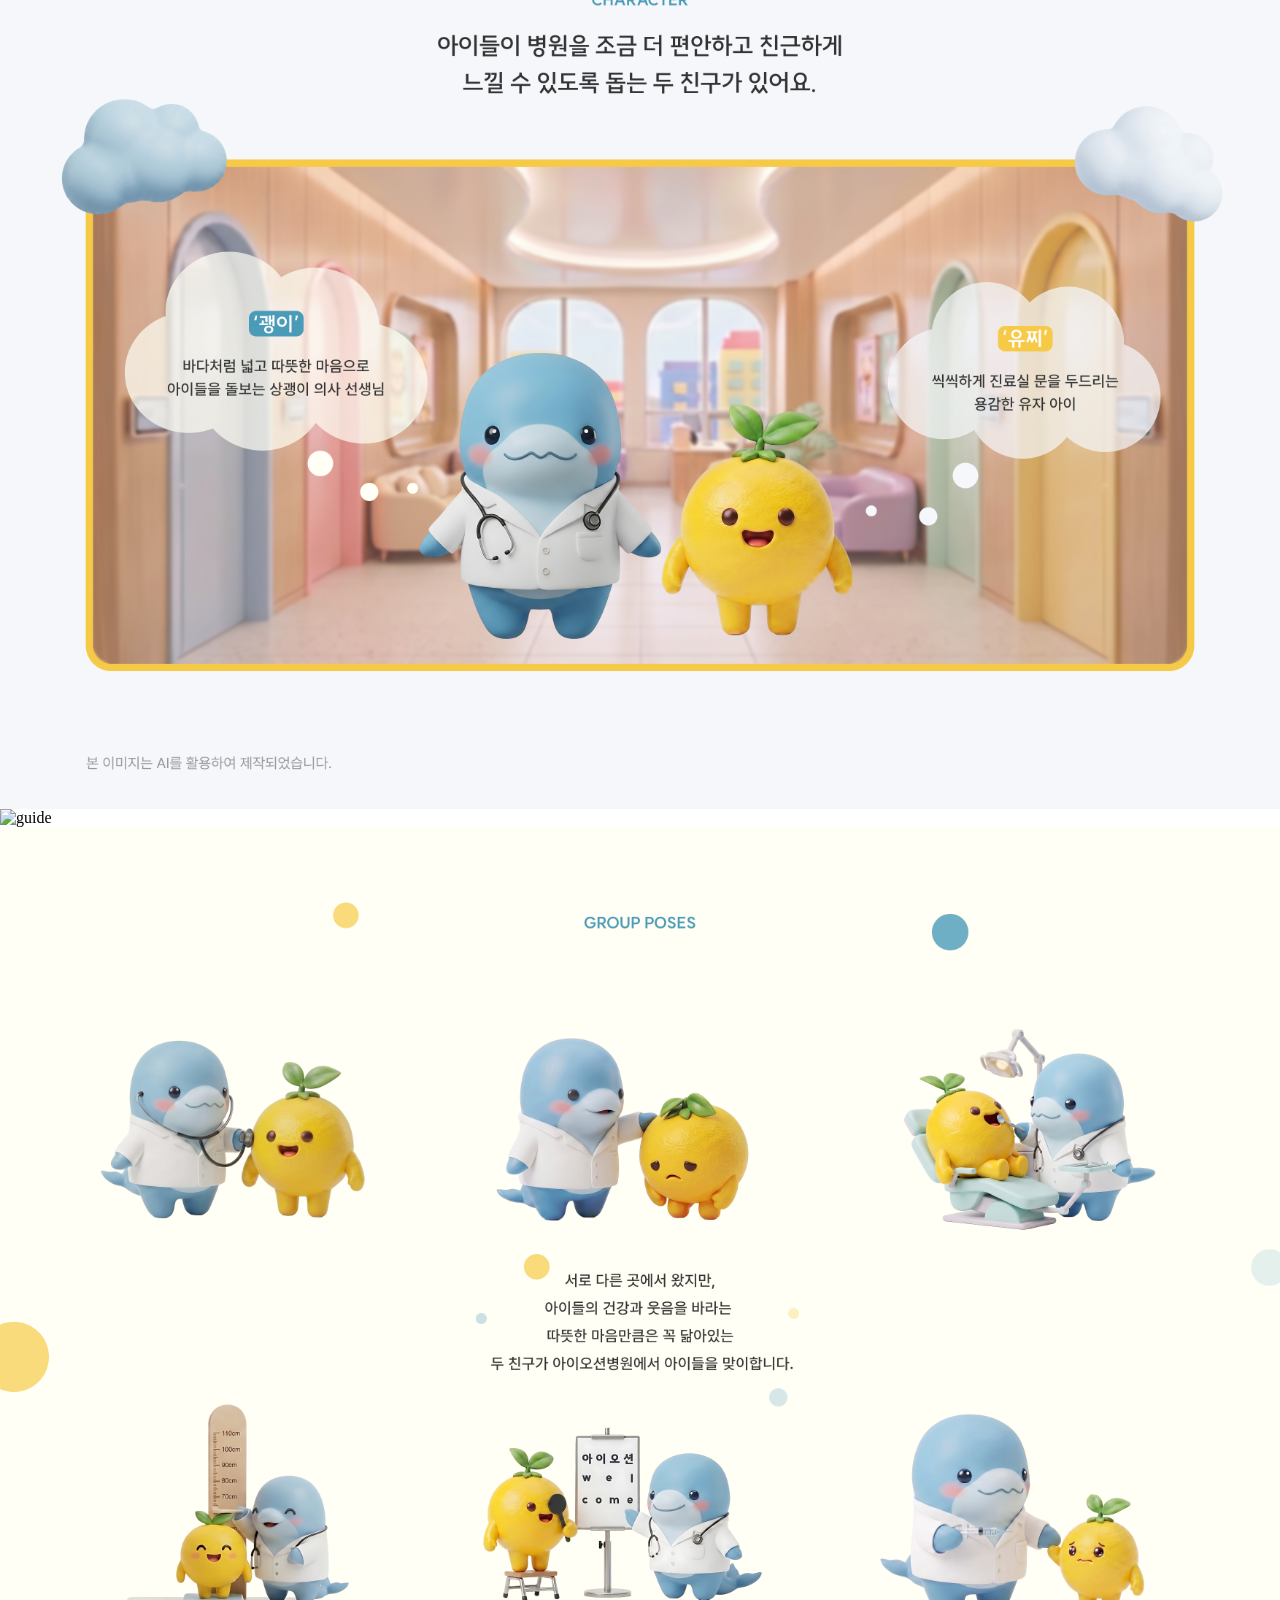
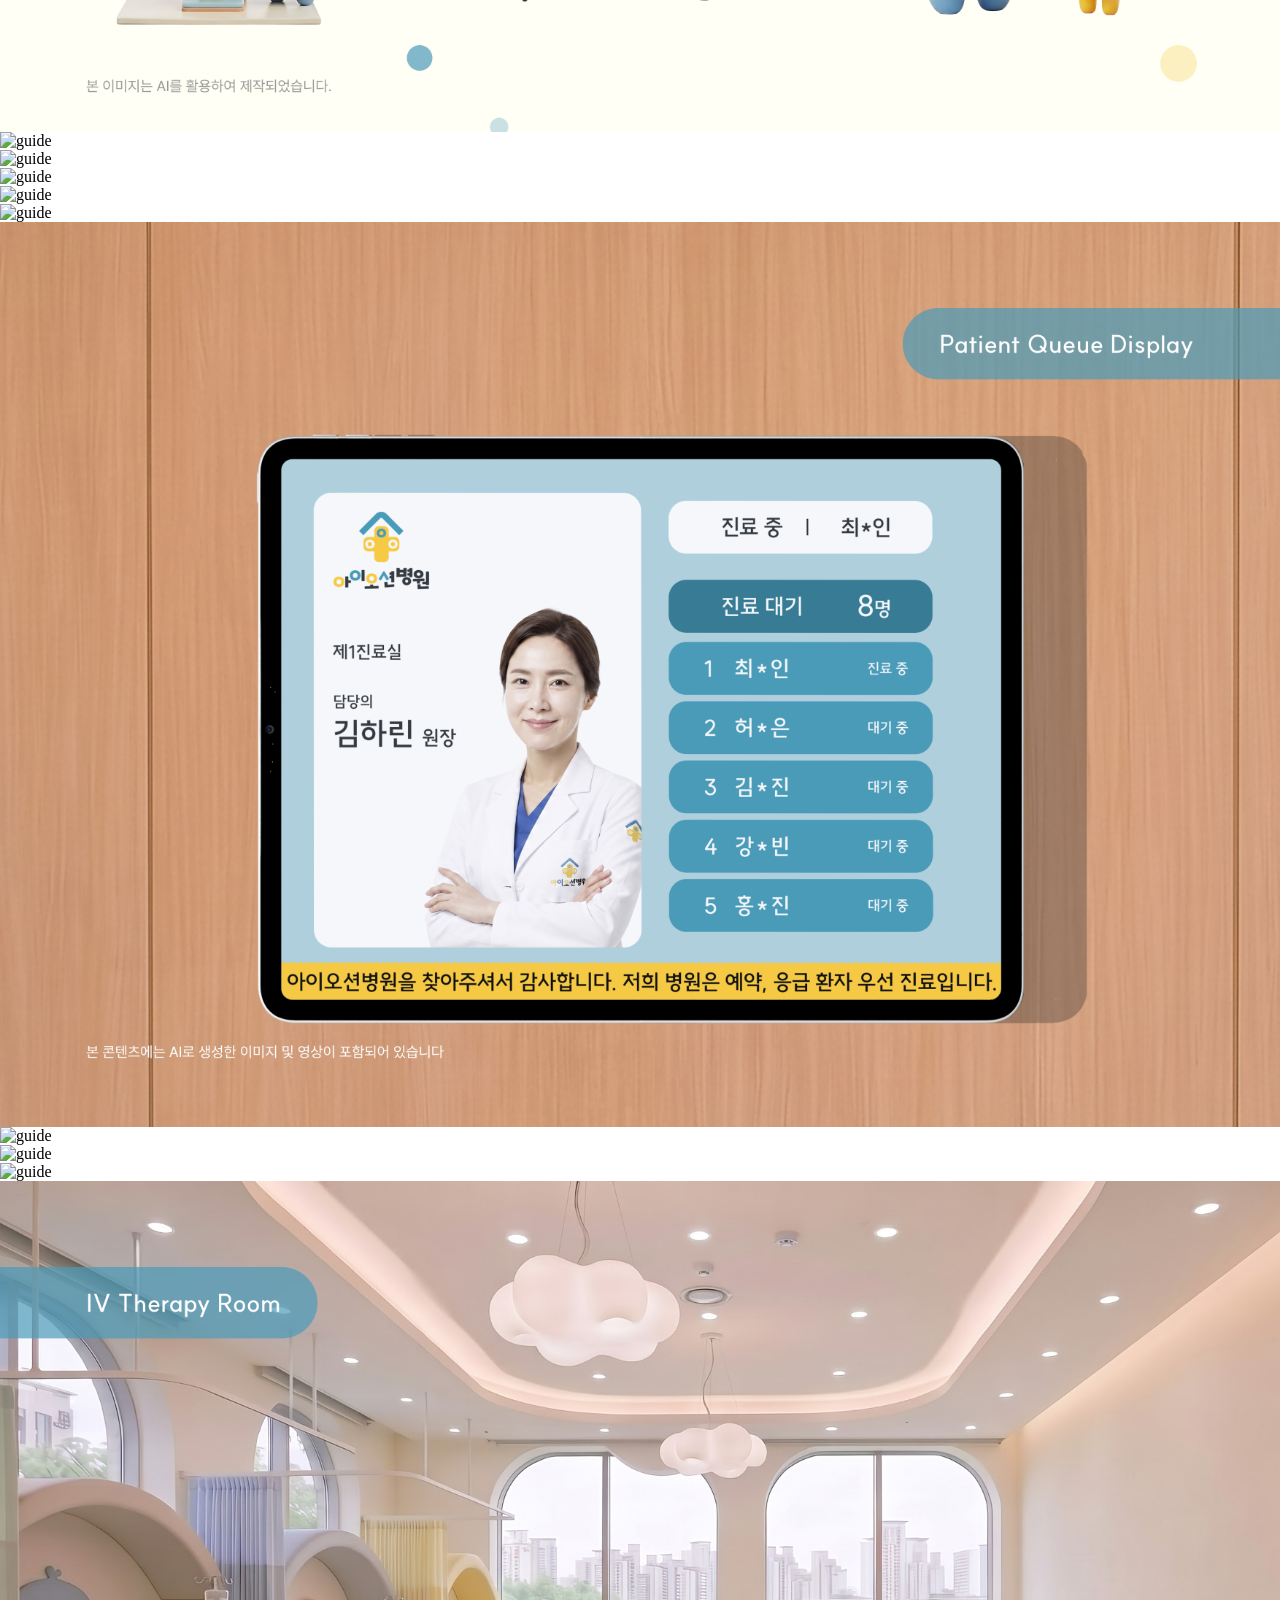
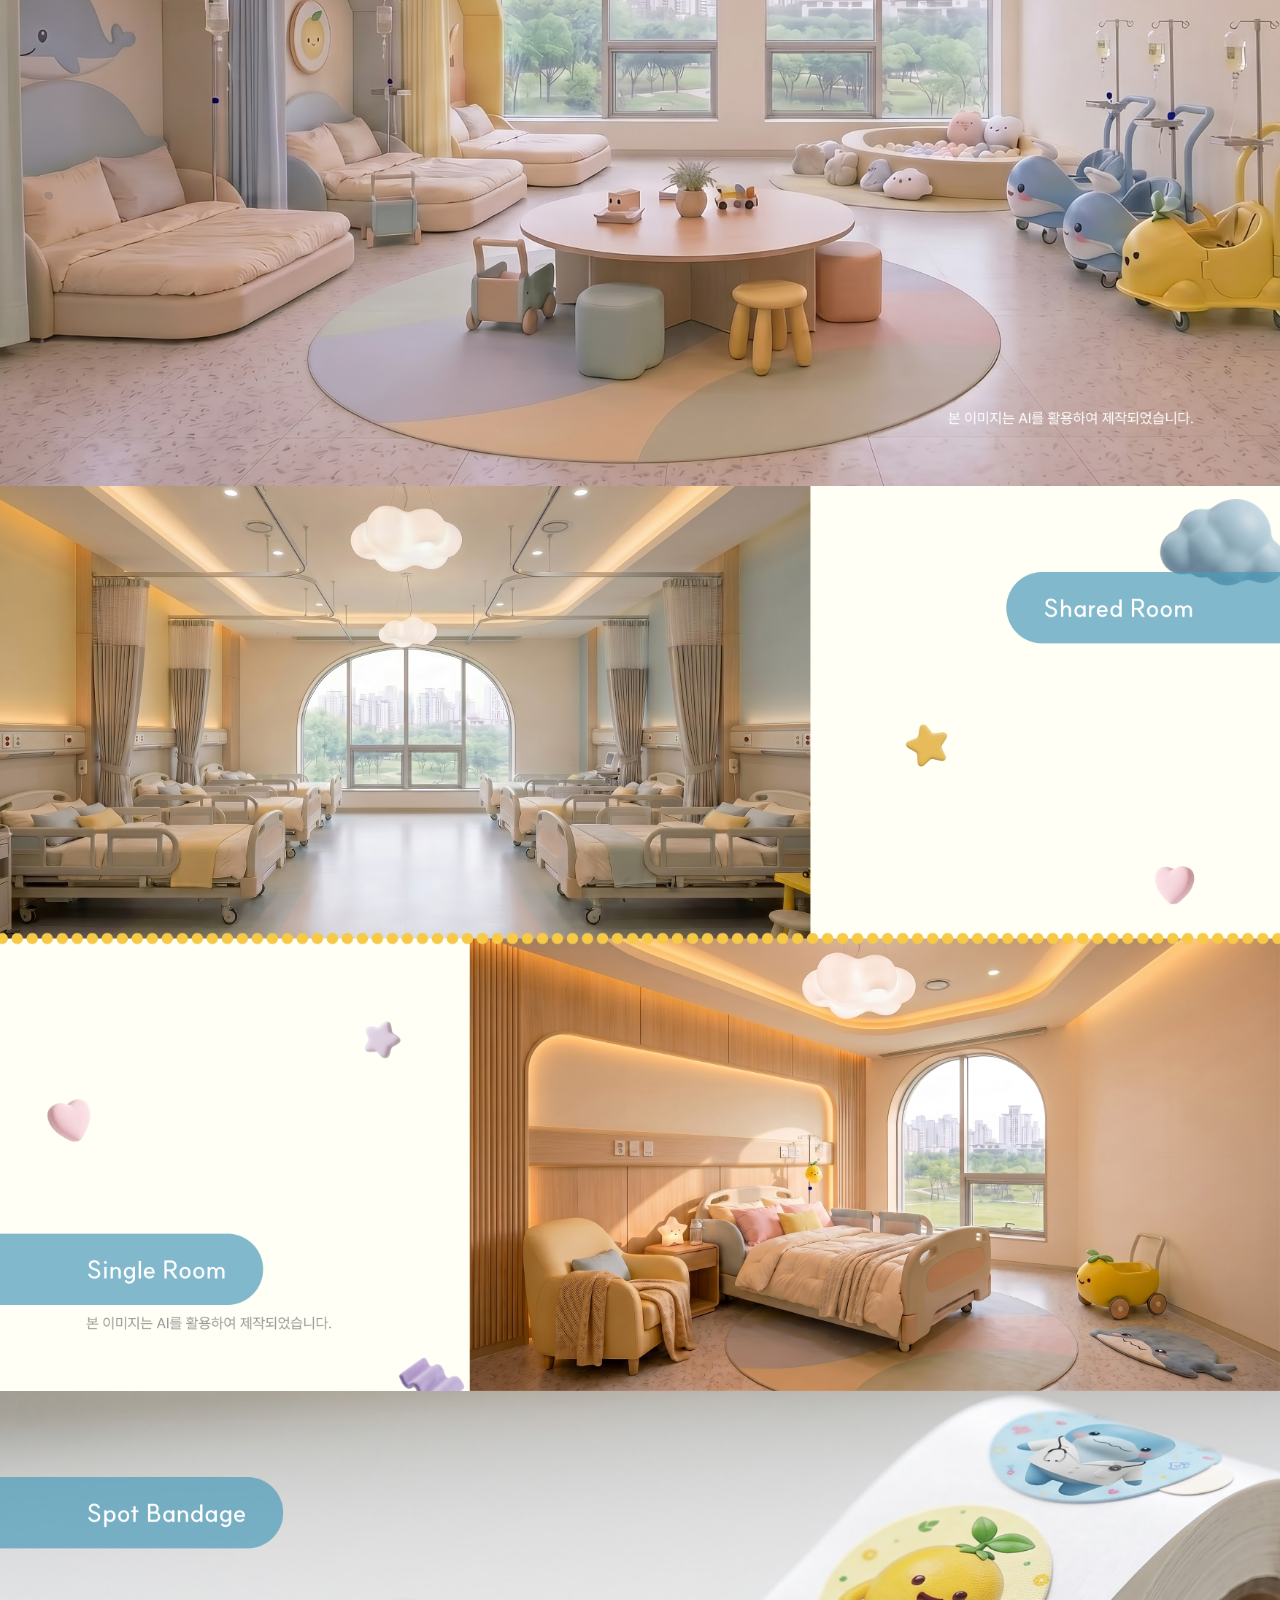
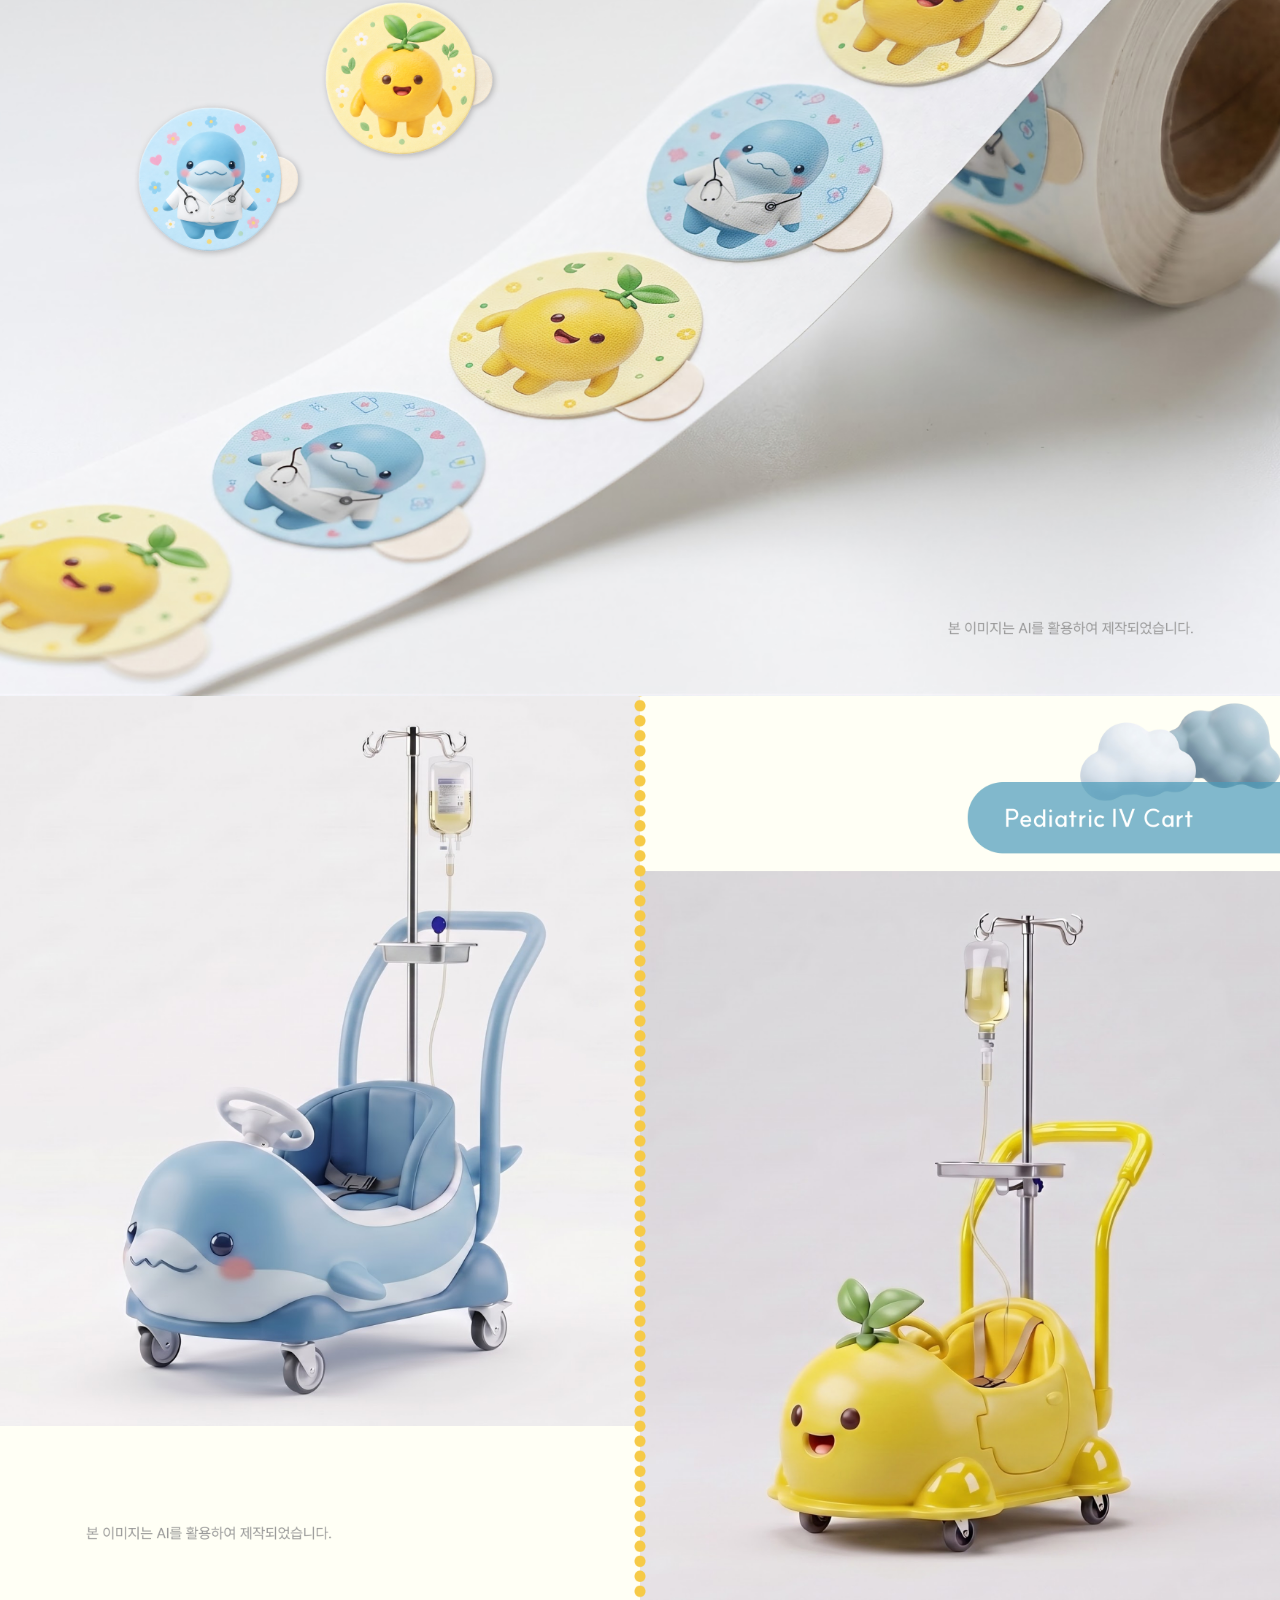
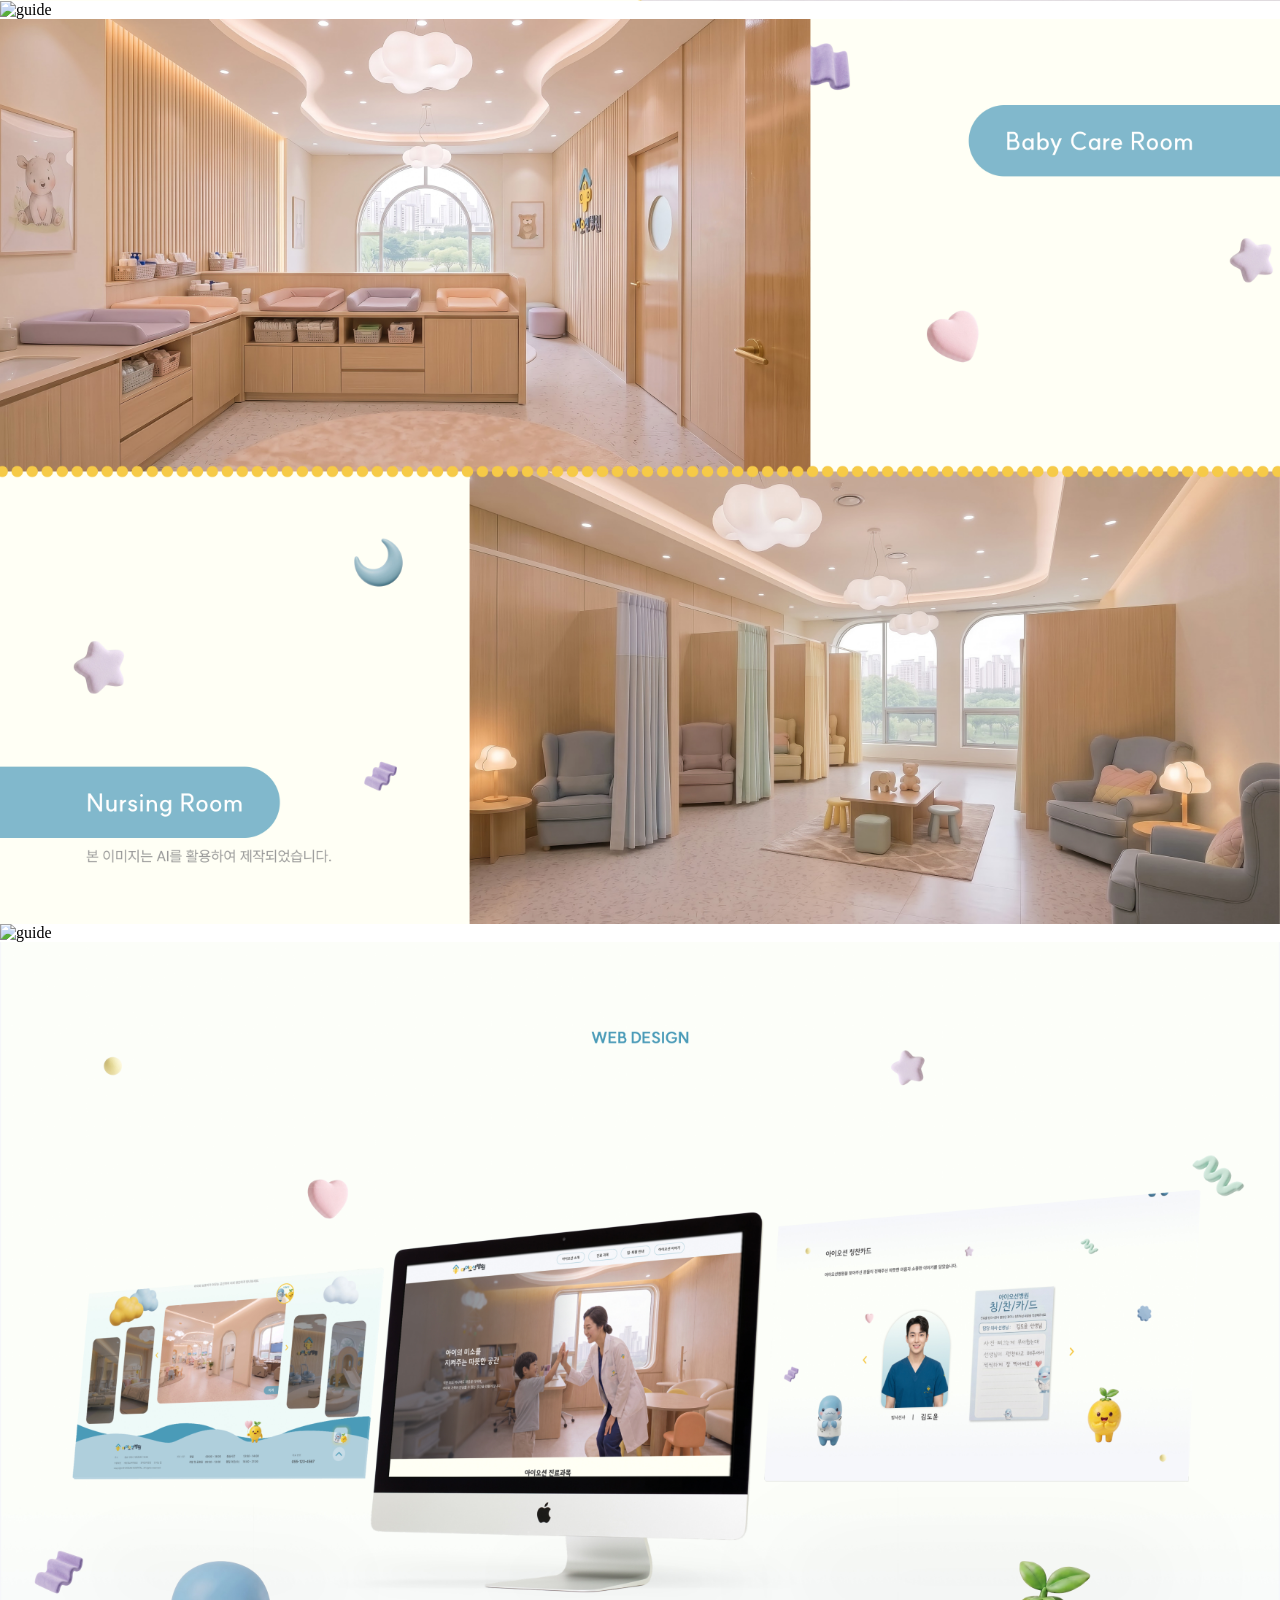
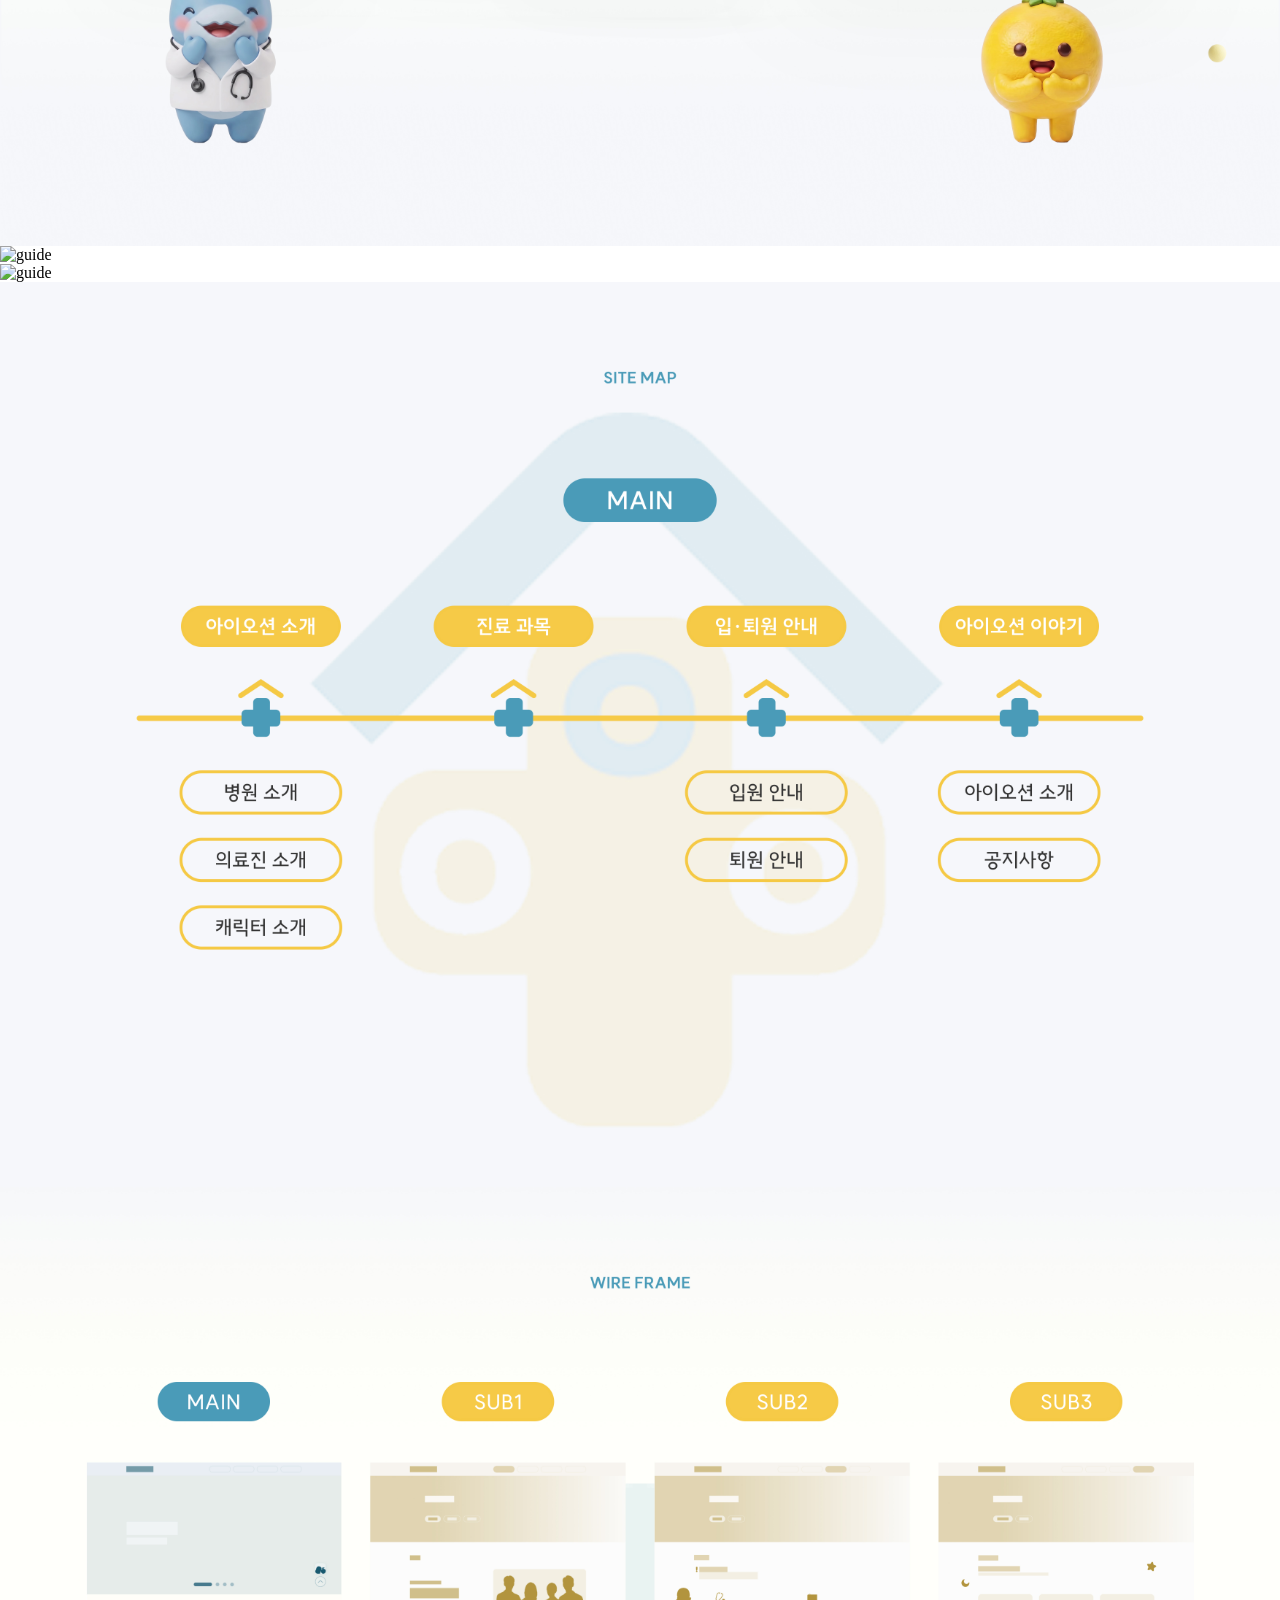
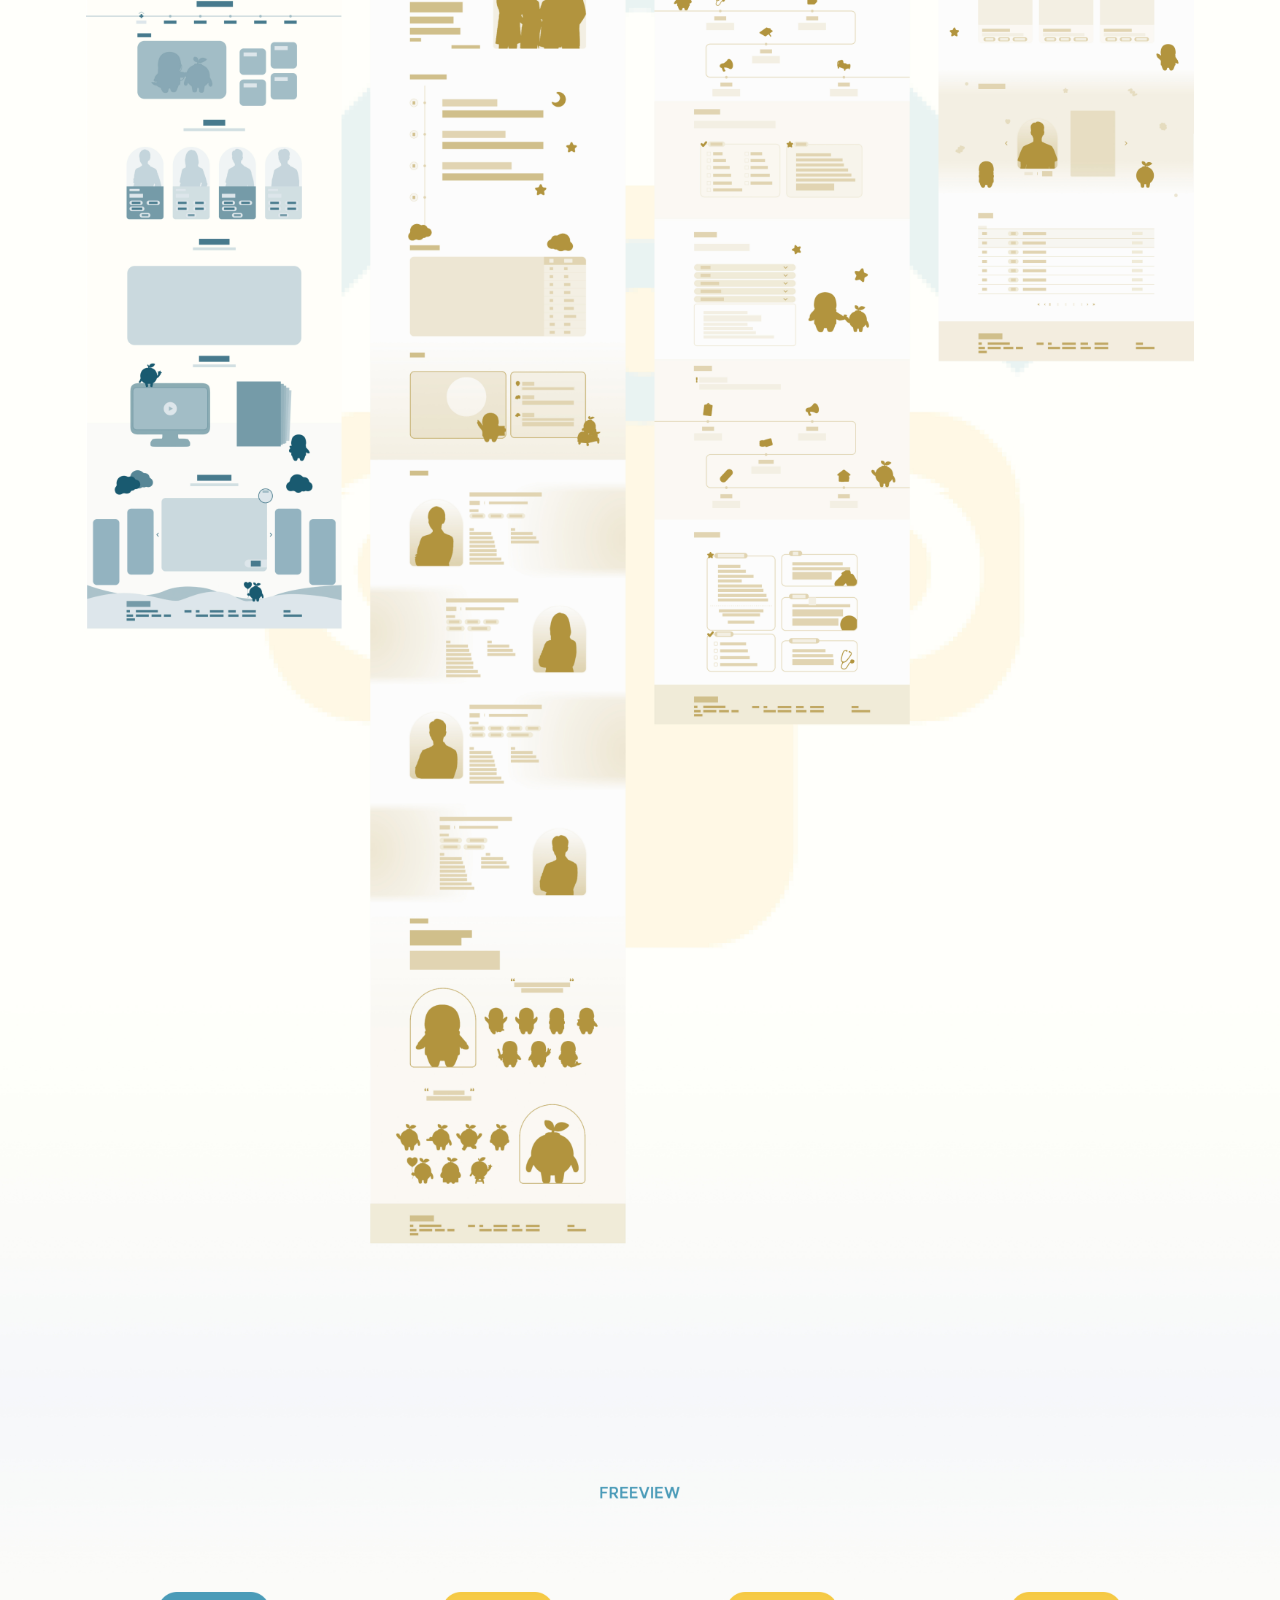
==== commit e518e7df: "Add files via upload" ====
--- a/guide/guide.html
+++ b/guide/guide.html
@@ -9,6 +9,8 @@
 		
 	</head>
   <body>
+
+	<!-- iocean -->
     <div id="brand_planning">
      <img src="images/io1.jpg" alt="guide">
      <img src="images/io2.jpg" alt="guide">
@@ -60,6 +62,7 @@
 		<img src="images/io42.jpg" alt="guide">
 		<img src="images/io43.jpg" alt="guide">
 		<img src="images/io44.jpg" alt="guide">
+		<img src="images/io45.jpg" alt="guide">
 		<img src="images/io46.jpg" alt="guide">
 		<img src="images/io47.jpg" alt="guide">
 		<img src="images/io48.jpg" alt="guide">
@@ -72,21 +75,7 @@
 		<img src="images/io55.jpg" alt="guide">
 	</div>
 
-<div id="od_bp">
-	<img src="./images/od1.jpg" alt="oddi">
-	<img src="./images/od2.jpg" alt="oddi">
-	<img src="./images/od3.jpg" alt="oddi">
-</div>
 
-<div id="od_wg">
-	<img src="./images/od4.jpg" alt="oddi">
-	<img src="./images/od5.jpg" alt="oddi">
-	<img src="./images/od6.jpg" alt="oddi">
-	<img src="./images/od7.jpg" alt="oddi">
-	<img src="./images/od8.jpg" alt="oddi">
-	<img src="./images/od9.jpg" alt="oddi">
-	<img src="./images/od10.jpg" alt="oddi">
-</div>
 
 
 	<div class="top fixed">
